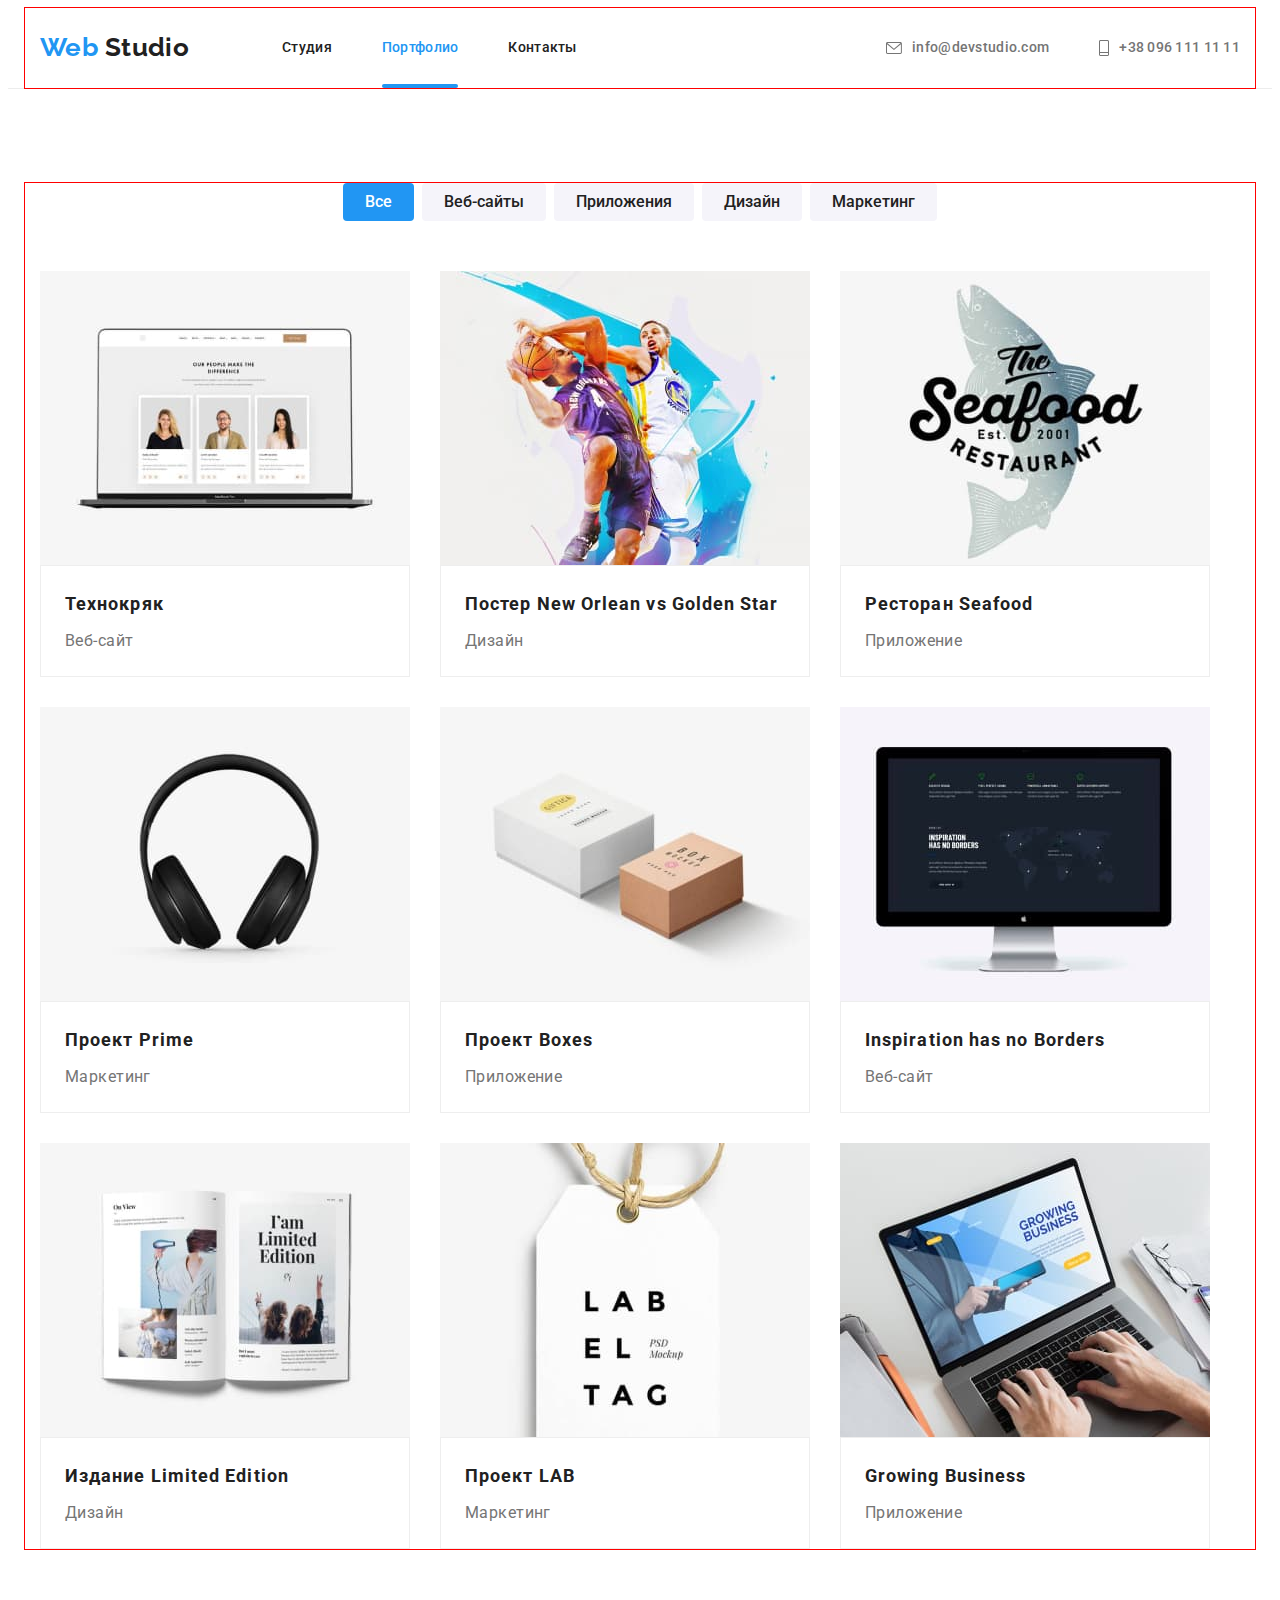
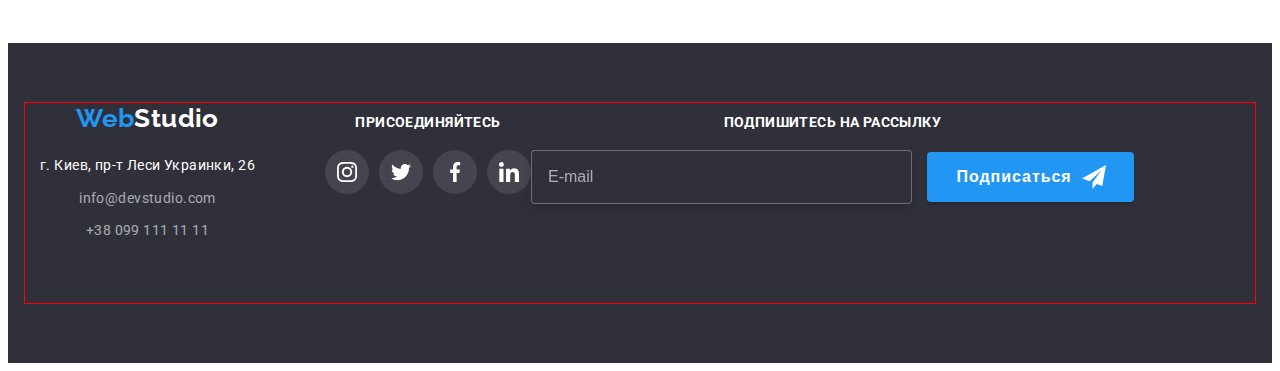
==== portfolio.html @ ddba8a79 "about+specialty+client" ====
<!DOCTYPE html>
<html lang="ru">
  <head>
    <meta charset="UTF-8" />
    <meta http-equiv="X-UA-Compatible" content="IE=edge" />
    <meta name="viewport" content="width=device-width, initial-scale=1.0" />
    <title>portfolio</title>
    <link rel="preconnect" href="https://fonts.googleapis.com" />
    <link rel="preconnect" href="https://fonts.gstatic.com" crossorigin />
    <link
      href="https://fonts.googleapis.com/css2?family=Raleway:wght@700&family=Roboto:wght@400;500;700;900&display=swap"
      rel="stylesheet"
    />
    <link
      rel="stylesheet"
      href="https://cdnjs.cloudflare.com/ajax/libs/modern-normalize/1.1.0/modern-normalize.min.css"
      integrity="sha512-wpPYUAdjBVSE4KJnH1VR1HeZfpl1ub8YT/NKx4PuQ5NmX2tKuGu6U/JRp5y+Y8XG2tV+wKQpNHVUX03MfMFn9Q=="
      crossorigin="anonymous"
      referrerpolicy="no-referrer"
    />

    <link rel="stylesheet" href="./css/main.css" />
  </head>
  <body>
    <header class="header">
      <div class="container">
        <div class="header__flex">
          <nav class="header__nav">
            <a href="./index.html" class="logo link"
              ><span class="logo__web"> Web </span><span class="logo__studio">Studio</span></a
            >
            <ul class="site-nav list">
              <li class="item site-nav__item">
                <a href="./index.html" class="link site-nav__link">Студия</a>
              </li>
              <li class="item site-nav__item">
                <a href="./portfolio.html" class="link site-nav__link--current">Портфолио</a>
              </li>
              <li class="item site-nav__item">
                <a href="" class="link site-nav__link">Контакты</a>
              </li>
            </ul>
          </nav>
          <ul class="contact list">
            <li class="item contact__item">
              <a href="mailto:info@devstudio.com" class="link contact__link">
                <svg class="contact__icon--mail" width="16px" height="12px">
                  <use href="./images/icons.svg#icon-mail"></use>
                </svg>
                info@devstudio.com</a
              >
            </li>
            <li class="item contact__item">
              <a href="tel:+380961111111" class="link contact__link">
                <svg class="contact__icon--phon" width="10px" height="16px">
                  <use href="./images/icons.svg#icon-phon"></use>
                </svg>
                +38 096 111 11 11</a
              >
            </li>
          </ul>
        </div>
      </div>
    </header>

    <main>
      <section class="section portfolio-section">
        <!--Примеры работ-->
        <!--Скрытый заголовок-->

        <div class="container">
          <h1 class="portfolio">Примеры работ</h1>
          <ul class="list button-list">
            <li class="button-item">
              <button type="button" class="button link active">Все</button>
            </li>
            <li class="button-item">
              <button type="button" class="button link">Веб-сайты</button>
            </li>
            <li class="button-item">
              <button type="button" class="button link">Приложения</button>
            </li>
            <li class="button-item"><button type="button" class="button link">Дизайн</button></li>
            <li class="button-item">
              <button type="button" class="button link">Маркетинг</button>
            </li>
          </ul>
          <ul class="list projekt">
            <li class="projekt-item">
              <a href="" class="link card"
                ><div class="overlay-projekt">
                  <img
                    src="./images/projekt/projekt1.jpg"
                    alt="Страница сайта"
                    width="370"
                    height="294"
                  />
                  <p class="text">
                    Ресурс предлагает комплексные предложения с разным уровнем функционала и
                    сервисов. Все это позволит посетителю получить исчерпывающие сведения о компании
                    или частном лице.
                  </p>
                </div>
                <div class="card-body">
                  <h2 class="portfolio-title">Технокряк</h2>
                  <p class="portfolio-category">Веб-сайт</p>
                </div></a
              >
            </li>
            <li class="projekt-item">
              <a href="" class="link card"
                ><div class="overlay-projekt">
                  <img
                    src="./images/projekt/projekt2.jpg"
                    alt="Постер игры в баскетбол"
                    width="370"
                    height="294"
                  />
                  <p class="text">
                    Ресурс предлагает комплексные предложения с разным уровнем функционала и
                    сервисов. Все это позволит посетителю получить исчерпывающие сведения о компании
                    или частном лице.
                  </p>
                </div>
                <div class="card-body">
                  <h2 class="portfolio-title">
                    Постер <span lang="en">New Orlean vs Golden Star</span>
                  </h2>
                  <p class="portfolio-category">Дизайн</p>
                </div></a
              >
            </li>
            <li class="projekt-item">
              <a href="" class="link card"
                ><div class="overlay-projekt">
                  <img
                    src="./images/projekt/projekt3.jpg"
                    alt="Эмблема ресторана"
                    width="370"
                    height="294"
                  />
                  <p class="text">
                    Ресурс предлагает комплексные предложения с разным уровнем функционала и
                    сервисов. Все это позволит посетителю получить исчерпывающие сведения о компании
                    или частном лице.
                  </p>
                </div>
                <div class="card-body">
                  <h2 class="portfolio-title">Ресторан <span lang="en">Seafood</span></h2>
                  <p class="portfolio-category">Приложение</p>
                </div></a
              >
            </li>
            <li class="projekt-item">
              <a href="" class="link card"
                ><div class="overlay-projekt">
                  <img
                    src="./images/projekt/projekt4.jpg"
                    alt="Наушники"
                    width="370"
                    height="294"
                  />
                  <p class="text">
                    Ресурс предлагает комплексные предложения с разным уровнем функционала и
                    сервисов. Все это позволит посетителю получить исчерпывающие сведения о компании
                    или частном лице.
                  </p>
                </div>
                <div class="card-body">
                  <h2 class="portfolio-title">Проект <span lang="en">Prime</span></h2>
                  <p class="portfolio-category">Маркетинг</p>
                </div></a
              >
            </li>
            <li class="projekt-item">
              <a href="" class="link card"
                ><div class="overlay-projekt">
                  <img
                    src="./images/projekt/projekt5.jpg"
                    alt="Две коробки"
                    width="370"
                    height="294"
                  />
                  <p class="text">
                    Ресурс предлагает комплексные предложения с разным уровнем функционала и
                    сервисов. Все это позволит посетителю получить исчерпывающие сведения о компании
                    или частном лице.
                  </p>
                </div>
                <div class="card-body">
                  <h2 class="portfolio-title">Проект <span lang="en">Boxes</span></h2>
                  <p class="portfolio-category">Приложение</p>
                </div></a
              >
            </li>
            <li class="projekt-item">
              <a href="" class="link card"
                ><div class="overlay-projekt">
                  <img
                    src="./images/projekt/projekt6.jpg"
                    alt="Монитор с открытым сайтом"
                    width="370"
                    height="294"
                  />
                  <p class="text">
                    Ресурс предлагает комплексные предложения с разным уровнем функционала и
                    сервисов. Все это позволит посетителю получить исчерпывающие сведения о компании
                    или частном лице.
                  </p>
                </div>
                <div class="card-body">
                  <h2 class="portfolio-title">Inspiration has no Borders</h2>
                  <p class="portfolio-category">Веб-сайт</p>
                </div></a
              >
            </li>
            <li class="projekt-item">
              <a href="" class="link card"
                ><div class="overlay-projekt">
                  <img
                    src="./images/projekt/projekt7.jpg"
                    alt="Разворот журнала"
                    width="370"
                    height="294"
                  />
                  <p class="text">
                    Ресурс предлагает комплексные предложения с разным уровнем функционала и
                    сервисов. Все это позволит посетителю получить исчерпывающие сведения о компании
                    или частном лице.
                  </p>
                </div>
                <div class="card-body">
                  <h2 class="portfolio-title">Издание <span lang="en">Limited Edition</span></h2>
                  <p class="portfolio-category">Дизайн</p>
                </div></a
              >
            </li>
            <li class="projekt-item">
              <a href="" class="link card"
                ><div class="overlay-projekt">
                  <img
                    src="./images/projekt/projekt8.jpg"
                    alt="Этикетка"
                    width="370"
                    height="294"
                  />
                  <p class="text">
                    Ресурс предлагает комплексные предложения с разным уровнем функционала и
                    сервисов. Все это позволит посетителю получить исчерпывающие сведения о компании
                    или частном лице.
                  </p>
                </div>
                <div class="card-body">
                  <h2 class="portfolio-title">Проект <span lang="en">LAB</span></h2>
                  <p class="portfolio-category">Маркетинг</p>
                </div></a
              >
            </li>
            <li class="projekt-item">
              <a href="" class="link card"
                ><div class="overlay-projekt">
                  <img
                    src="./images/projekt/projekt9.jpg"
                    alt="Работа в приложении"
                    width="370"
                    height="294"
                  />
                  <p class="text">
                    Ресурс предлагает комплексные предложения с разным уровнем функционала и
                    сервисов. Все это позволит посетителю получить исчерпывающие сведения о компании
                    или частном лице.
                  </p>
                </div>
                <div class="card-body">
                  <h2 class="portfolio-title"><span lang="en">Growing Business</span></h2>
                  <p class="portfolio-category">Приложение</p>
                </div></a
              >
            </li>
          </ul>
        </div>
      </section>
    </main>
    <!--footer-->
    <footer class="footer">
      <div class="container footer-figuration">
        <div class="footer-contact-box">
          <a href="./index.html" class="logo link"
            ><span class="logo__web">Web</span><span class="logo__studio--white">Studio</span></a
          >
          <address>
            <ul class="list footer-contact">
              <li class="item">
                <a
                  href="https://goo.gl/maps/piqngm7oDQpEDh6u6"
                  target="_blank"
                  rel="noopener nofollow noreferrer"
                  class="link address"
                  >г. Киев, пр-т Леси Украинки, 26</a
                >
              </li>
              <li class="item">
                <a href="mailto:info@devstudio.com" class="link link-contact">info@devstudio.com</a>
              </li>
              <li class="item">
                <a href="tel:+380991111111" class="link link-contact">+38 099 111 11 11</a>
              </li>
            </ul>
          </address>
        </div>

        <!--join-->
        <div class="join">
          <p class="join-title">присоединяйтесь</p>
          <ul class="list join-social-link">
            <li class="item">
              <a href="" class="link social-link-footer" aria-label="Ссылка на instagram">
                <svg class="social-link-icon-footer" width="20px" height="20px">
                  <use href="./images/icons.svg#icon-instagram"></use>
                </svg>
              </a>
            </li>
            <li class="item">
              <a href="" class="link social-link-footer" aria-label="Ссылка на twitter">
                <svg class="social-link-icon-footer" width="20px" height="20px">
                  <use href="./images/icons.svg#icon-twitter"></use>
                </svg>
              </a>
            </li>
            <li class="item">
              <a href="" class="link social-link-footer" aria-label="Ссылка на faceboo">
                <svg class="social-link-icon-footer" width="20px" height="20px">
                  <use href="./images/icons.svg#icon-facebook"></use>
                </svg>
              </a>
            </li>
            <li class="item">
              <a href=" " class="link social-link-footer" aria-label="Ссылка на linkedin">
                <svg class="social-link-icon-footer" width="20px" height="20px">
                  <use href="./images/icons.svg#icon-linkedin"></use>
                </svg>
              </a>
            </li>
          </ul>
        </div>
        <form class="form-footer">
          <div>
            <p class="form-footer-title-subscribe">Подпишитесь на рассылку</p>
            <div class="form-footer-fild">
              <label for="footer-subscribe" class="form-footer-lable"></label>
              <input
                id="footer-subscribe"
                type="email"
                name="email"
                class="form-footer-subscribe"
                placeholder="E-mail"
              />
              <button type="submit" class="button-footer">
                <svg class="button-footer-icon" width="24px" height="24px">
                  <use href="./images/icons.svg#icon-icon-send"></use></svg
                >Подписаться
              </button>
            </div>
          </div>
        </form>
      </div>
    </footer>
  </body>
</html>
---- css/main.css ----
:root {
  --primary-text-color: #212121;
  --accent-color: #2196f3;
  --text-color: #757575;
  --text-white-color: #ffffff;
  --primary-background-color: #ffffff;
  --secondary-background-color: #f5f4fa;
  --darck-background-color: #2f303a;
  --footer-text-accent: #ffffff99;
  --icon-color: #afb1b8;
  --animation: 250ms cubic-bezier(0.4, 0, 0.2, 1);
}

body {
  background-color: var(--primary-background-color);
  color: var(--primary-text-color);
  font-family: "Roboto", sans-serif;
  letter-spacing: 0.03em;
  font-size: 14px;
}

.no-scroll {
  overflow: hidden;
}

h1,
h2,
h3,
h4,
p {
  margin: 0px;
}

.link {
  text-decoration: none;
}

.visually-hidden {
  position: absolute;
  width: 1px;
  height: 1px;
  margin: -1px;
  border: 0;
  padding: 0;
  white-space: nowrap;
  -webkit-clip-path: inset(100%);
          clip-path: inset(100%);
  clip: rect(0 0 0 0);
  overflow: hidden;
}

img {
  display: block;
  max-width: 100%;
  height: auto;
}

.list {
  list-style: none;
  margin: 0;
  padding: 0;
}

.container {
  width: 100%;
  margin-left: auto;
  margin-right: auto;
  padding-left: 15px;
  padding-right: 15px;
  outline: solid 1px red;
}
@media screen and (min-width: 480px) {
  .container {
    max-width: 480px;
  }
}
@media screen and (min-width: 768px) {
  .container {
    max-width: 768px;
  }
}
@media screen and (min-width: 1200px) {
  .container {
    max-width: 1200px;
  }
}

.section {
  padding-bottom: 30px;
  padding-top: 30px;
}
.section__title {
  color: var(--primary-text-colo);
  font-weight: 700;
  font-size: 28px;
  line-height: 1.2;
  text-align: center;
  margin-top: 0px;
  margin-bottom: 30px;
}
@media screen and (min-width: 1200px) {
  .section__title {
    font-size: 36px;
    margin-bottom: 50px;
  }
}
@media screen and (min-width: 768px) {
  .section {
    padding-bottom: 60px;
    padding-top: 60px;
  }
}
@media screen and (min-width: 1200px) {
  .section {
    padding-bottom: 94px;
    padding-top: 94px;
  }
}

.logo {
  display: block;
  font-family: Raleway, sans-serif;
  font-weight: 700;
  font-size: 24px;
  line-height: 1.2;
  color: #000000;
}
@media screen and (min-width: 1200px) {
  .logo {
    font-size: 26px;
  }
}
.logo__web {
  color: var(--accent-color);
}
.logo__studio {
  color: var(--primary-text-color);
}
.logo__studio--white {
  color: var(--text-white-color);
}

.header__nav .logo {
  padding-top: 24px;
  padding-bottom: 25px;
  margin-right: 93px;
}

.site-nav {
  display: -webkit-box;
  display: -ms-flexbox;
  display: flex;
}
.site-nav .item:not(:last-child) {
  margin-right: 50px;
}
.site-nav .link {
  -webkit-transition: color var(--animation);
  transition: color var(--animation);
  position: relative;
  color: var(--primary-text-color);
  display: block;
  padding-top: 32px;
  padding-bottom: 32px;
  font-weight: 500;
  line-height: 1.14;
  letter-spacing: 0.02em;
}
.site-nav .site-nav__link:hover, .site-nav .site-nav__link:focus {
  color: var(--accent-color);
}
.site-nav .site-nav__link--current {
  color: var(--accent-color);
}
.site-nav .site-nav__link--current::after {
  content: "";
  position: absolute;
  left: 0px;
  bottom: 0px;
  display: block;
  width: 100%;
  height: 4px;
  background-color: var(--accent-color);
  border-radius: 2px;
}

.contact {
  display: -webkit-box;
  display: -ms-flexbox;
  display: flex;
  margin-left: auto;
}
.contact .item:not(:first-child) {
  margin-left: 50px;
}
.contact__link {
  color: var(--text-color);
  display: -webkit-box;
  display: -ms-flexbox;
  display: flex;
  padding-top: 32px;
  padding-bottom: 32px;
  font-weight: 500;
  line-height: 1.14;
  letter-spacing: 0.02em;
  -webkit-box-align: center;
      -ms-flex-align: center;
          align-items: center;
  -webkit-transition: color var(--animation);
  transition: color var(--animation);
}
.contact__link:hover, .contact__link:focus {
  color: var(--accent-color);
}
.contact__icon--mail, .contact__icon--phon {
  fill: currentColor;
  margin-right: 10px;
}

.button {
  background-color: var(--secondary-background-color);
  cursor: pointer;
  padding: 6px 22px;
  border: none;
  border-radius: 4px;
  font-family: "Roboto", sans-serif;
  color: var(--primary-text-color);
  font-weight: 500;
  font-size: 16px;
  line-height: 1.63;
  -webkit-transition: color var(--animation), background-color var(--animation), -webkit-box-shadow var(--animation);
  transition: color var(--animation), background-color var(--animation), -webkit-box-shadow var(--animation);
  transition: color var(--animation), background-color var(--animation), box-shadow var(--animation);
  transition: color var(--animation), background-color var(--animation), box-shadow var(--animation), -webkit-box-shadow var(--animation);
}
.button:hover, .button:focus {
  color: var(--text-white-color);
  background-color: var(--accent-color);
}
.button-list {
  display: -webkit-box;
  display: -ms-flexbox;
  display: flex;
  -webkit-box-pack: center;
      -ms-flex-pack: center;
          justify-content: center;
  margin-bottom: 50px;
}
.button-item:not(:last-child) {
  margin-right: 8px;
}
.button.active {
  color: var(--text-white-color);
  background-color: var(--accent-color);
}
.button:hover {
  -webkit-box-shadow: 0px 3px 1px rgba(0, 0, 0, 0.1), 0px 1px 2px rgba(0, 0, 0, 0.08), 0px 2px 2px rgba(0, 0, 0, 0.12);
          box-shadow: 0px 3px 1px rgba(0, 0, 0, 0.1), 0px 1px 2px rgba(0, 0, 0, 0.08), 0px 2px 2px rgba(0, 0, 0, 0.12);
  border-radius: 4px;
}
.button-primary {
  background-color: var(--accent-color);
  color: var(--text-white-color);
  font-weight: 700;
  font-size: 16px;
  line-height: 1.88;
  letter-spacing: 0.06em;
  padding: 10px 32px;
  border: none;
  border-radius: 4px;
  cursor: pointer;
}
.button-footer {
  position: relative;
  border-radius: 4px;
  border: none;
  background-color: var(--accent-color);
  color: var(--text-white-color);
  height: 50px;
  font-weight: 700;
  font-size: 16px;
  line-height: 1.88;
  letter-spacing: 0.06em;
  padding: 10px 62px 10px 29px;
  -webkit-box-shadow: 0px 4px 4px rgba(0, 0, 0, 0.15);
          box-shadow: 0px 4px 4px rgba(0, 0, 0, 0.15);
  cursor: pointer;
}
.button-footer-icon {
  position: absolute;
  top: 13px;
  right: 28px;
}
.button-modal-form {
  display: block;
  margin-left: auto;
  margin-right: auto;
  padding: 10px 56px 10px 55px;
  font-weight: 700;
  line-height: 1.88;
  -webkit-box-align: center;
      -ms-flex-align: center;
          align-items: center;
  text-align: center;
  letter-spacing: 0.06em;
  color: var(--text-white-color);
  background: #188ce8;
  -webkit-box-shadow: 0px 4px 4px rgba(0, 0, 0, 0.15);
          box-shadow: 0px 4px 4px rgba(0, 0, 0, 0.15);
}

.overlay {
  position: absolute;
  bottom: 0px;
  left: 0px;
  display: -webkit-box;
  display: -ms-flexbox;
  display: flex;
  -webkit-box-align: center;
      -ms-flex-align: center;
          align-items: center;
  -webkit-box-pack: center;
      -ms-flex-pack: center;
          justify-content: center;
  background-color: rgba(47, 48, 58, 0.8);
  width: 100%;
  height: 70px;
}
.overlay__text {
  font-weight: 700;
  text-transform: uppercase;
  line-height: 1.14;
  color: var(--text-white-color);
}
.overlay-projekt {
  position: relative;
  display: -webkit-box;
  display: -ms-flexbox;
  display: flex;
  -webkit-box-align: center;
      -ms-flex-align: center;
          align-items: center;
  -webkit-box-pack: center;
      -ms-flex-pack: center;
          justify-content: center;
  overflow: hidden;
}

.social-link {
  display: -webkit-box;
  display: -ms-flexbox;
  display: flex;
  -webkit-box-pack: center;
      -ms-flex-pack: center;
          justify-content: center;
}
.social-link__item {
  margin-right: 10px;
}
.social-link__item:last-child {
  margin-right: 0px;
}
.social-link__icon {
  fill: var(--icon-color);
  -webkit-transition: fill var(--animation);
  transition: fill var(--animation);
}
.social-link__link {
  display: -webkit-box;
  display: -ms-flexbox;
  display: flex;
  -webkit-box-align: center;
      -ms-flex-align: center;
          align-items: center;
  -webkit-box-pack: center;
      -ms-flex-pack: center;
          justify-content: center;
  width: 44px;
  height: 44px;
  border-radius: 50%;
  margin-right: 10px;
  -webkit-transition: background-color var(--animation);
  transition: background-color var(--animation);
}
.social-link__link:last-child {
  margin-right: 0px;
}
.social-link__link:hover, .social-link__link:focus {
  background-color: var(--accent-color);
}
.social-link__link:hover .social-link__icon, .social-link__link:focus .social-link__icon {
  fill: var(--primary-background-color);
}
.social-link-footer {
  display: -webkit-box;
  display: -ms-flexbox;
  display: flex;
  -webkit-box-align: center;
      -ms-flex-align: center;
          align-items: center;
  -webkit-box-pack: center;
      -ms-flex-pack: center;
          justify-content: center;
  width: 44px;
  height: 44px;
  border-radius: 50%;
  background-color: rgba(255, 255, 255, 0.1019607843);
  cursor: pointer;
  -webkit-transition: background-color var(--animation);
  transition: background-color var(--animation);
}
.social-link-footer:hover, .social-link-footer:focus {
  background-color: var(--accent-color);
}
.social-link-icon-footer {
  fill: var(--text-white-color);
}

.footer-contact {
  /*text-align: center;*/
}
.footer-contact .link {
  color: var(--footer-text-accent);
  font-style: normal;
  font-weight: 400;
  line-height: 1.7;
}
.footer-contact .address {
  color: var(--text-white-color);
  font-style: normal;
  font-weight: 400;
  line-height: 1.7;
  text-align: center;
}
.footer-contact .link-contact {
  -webkit-transition: color var(--animation);
  transition: color var(--animation);
}
.footer-contact .link-contact:hover, .footer-contact .link-contact:focus {
  color: var(--accent-color);
}
.footer-contact .item:not(:last-child) {
  margin-bottom: 8px;
}
@media screen and (min-width: 1200px) {
  .footer-contact .item:not(:last-child) {
    margin-bottom: 9px;
  }
}
.footer-contact-box {
  margin-bottom: 60px;
}
@media screen and (min-width: 768px) {
  .footer-contact-box {
    margin-right: 70px;
  }
}

.join {
  /*margin-right: 93px;*/
}
.join-social-link {
  display: -webkit-box;
  display: -ms-flexbox;
  display: flex;
  -webkit-box-pack: center;
      -ms-flex-pack: center;
          justify-content: center;
}
.join-title {
  line-height: 1.14;
  text-transform: uppercase;
  color: var(--text-white-color);
  margin-bottom: 20px;
  font-weight: 700;
}
.join-social-link .item {
  margin-right: 10px;
  margin-bottom: 60px;
}
.join-social-link .item:last-child {
  margin-right: 0px;
}

.backdrop {
  position: fixed;
  top: 0;
  left: 0;
  width: 100%;
  height: 100%;
  background-color: rgba(0, 0, 0, 0.2);
  -webkit-transition: opacity 250ms cubic-bezier(0.44, 1.09, 1, 0.33), visibility 250ms cubic-bezier(0.44, 1.09, 1, 0.33);
  transition: opacity 250ms cubic-bezier(0.44, 1.09, 1, 0.33), visibility 250ms cubic-bezier(0.44, 1.09, 1, 0.33);
  opacity: 1;
  visibility: visible;
  pointer-events: initial;
}
.backdrop.is-hidden {
  opacity: 0;
  pointer-events: none;
  visibility: hidden;
}

.modal {
  position: absolute;
  top: 50%;
  left: 50%;
  -webkit-transform: translate(-50%, -50%);
          transform: translate(-50%, -50%);
  min-width: 528px;
  min-height: 581px;
  padding: 40px;
  background-color: var(--primary-background-color);
  -webkit-box-shadow: 0px 1px 3px rgba(0, 0, 0, 0.12), 0px 1px 1px rgba(0, 0, 0, 0.14), 0px 2px 1px rgba(0, 0, 0, 0.2);
          box-shadow: 0px 1px 3px rgba(0, 0, 0, 0.12), 0px 1px 1px rgba(0, 0, 0, 0.14), 0px 2px 1px rgba(0, 0, 0, 0.2);
  border-radius: 4px;
}
.modal-form {
  display: block;
}
.modal-title {
  font-size: 20px;
  text-align: center;
  color: var(--primary-text-color);
  margin-bottom: 12px;
}
.modal-position-icon {
  position: relative;
}
.modal-icon {
  position: absolute;
  top: 50%;
  left: 15px;
  -webkit-transform: translateY(-50%);
          transform: translateY(-50%);
  -webkit-transition: fill var(--animation);
  transition: fill var(--animation);
}

.close {
  position: absolute;
  display: -webkit-box;
  display: -ms-flexbox;
  display: flex;
  -webkit-box-align: center;
      -ms-flex-align: center;
          align-items: center;
  -webkit-box-pack: center;
      -ms-flex-pack: center;
          justify-content: center;
  top: 8px;
  right: 8px;
  width: 30px;
  height: 30px;
  border-radius: 50%;
  background-color: transparent;
  fill: rgb(0, 0, 0);
  border: 1px solid rgba(0, 0, 0, 0.1);
  cursor: pointer;
  -webkit-transition: fill var(--animation);
  transition: fill var(--animation);
}
.close:hover, .close:focus {
  fill: var(--accent-color);
}

.form-label-title {
  display: block;
  font-size: 12px;
  line-height: 1.16;
  letter-spacing: 0.01em;
  color: var(--text-color);
}
.form-lable {
  display: block;
  margin-bottom: 4px;
  font-size: 12px;
  line-height: 1.16;
  letter-spacing: 0.01em;
  color: var(--text-color);
}
.form-fild {
  margin-bottom: 10px;
}
.form-input {
  display: block;
  width: 100%;
  height: 40px;
  padding-left: 42px;
  border: 1px solid rgba(33, 33, 33, 0.2);
  border-radius: 4px;
  -webkit-transition: border var(--animation);
  transition: border var(--animation);
  cursor: pointer;
}
.form-input:focus-within {
  outline: none;
  border: 1px solid var(--accent-color);
  border-radius: 4px;
}
.form-input:focus-within + .modal-icon {
  fill: var(--accent-color);
  cursor: pointer;
}
.form-footer {
  display: -webkit-box;
  display: -ms-flexbox;
  display: flex;
  -ms-flex-wrap: wrap;
      flex-wrap: wrap;
  margin-right: 0;
}
.form-footer-fild {
  margin-bottom: 0px;
}
.form-footer-title-subscribe {
  font-weight: 700;
  line-height: 1.14;
  text-transform: uppercase;
  color: var(--text-white-color);
  margin-bottom: 20px;
}
.form-footer-subscribe {
  width: 450px;
  height: 50px;
  background-color: var(--darck-background-color);
  border: 1px solid rgba(255, 255, 255, 0.3);
  -webkit-filter: drop-shadow(0px 4px 4px rgba(0, 0, 0, 0.15));
          filter: drop-shadow(0px 4px 4px rgba(0, 0, 0, 0.15));
  border-radius: 4px;
  margin-right: 12px;
  padding-right: 5px;
  padding-left: 16px;
  color: var(--text-white-color);
  -webkit-transition: border var(--animation);
  transition: border var(--animation);
  margin-bottom: 20px;
}
@media screen and (min-width: 1200px) {
  .form-footer-subscribe {
    width: 358px;
  }
}
.form-footer-subscribe:focus {
  -webkit-transition: border var(--animation);
  transition: border var(--animation);
}
.form-footer-subscribe::-webkit-input-placeholder {
  width: 47px;
  height: 20px;
  font-weight: 400;
  font-size: 16px;
  line-height: 1.25;
  -webkit-box-align: center;
          align-items: center;
  color: rgba(255, 255, 255, 0.6);
}
.form-footer-subscribe::-moz-placeholder {
  width: 47px;
  height: 20px;
  font-weight: 400;
  font-size: 16px;
  line-height: 1.25;
  align-items: center;
  color: rgba(255, 255, 255, 0.6);
}
.form-footer-subscribe:-ms-input-placeholder {
  width: 47px;
  height: 20px;
  font-weight: 400;
  font-size: 16px;
  line-height: 1.25;
  -ms-flex-align: center;
      align-items: center;
  color: rgba(255, 255, 255, 0.6);
}
.form-footer-subscribe::-ms-input-placeholder {
  width: 47px;
  height: 20px;
  font-weight: 400;
  font-size: 16px;
  line-height: 1.25;
  -ms-flex-align: center;
      align-items: center;
  color: rgba(255, 255, 255, 0.6);
}
.form-footer-subscribe::placeholder {
  width: 47px;
  height: 20px;
  font-weight: 400;
  font-size: 16px;
  line-height: 1.25;
  -webkit-box-align: center;
      -ms-flex-align: center;
          align-items: center;
  color: rgba(255, 255, 255, 0.6);
}

textarea {
  display: block;
  resize: none;
  width: 100%;
  height: 120px;
  padding: 12px 16px;
  cursor: pointer;
}
textarea::-webkit-input-placeholder {
  color: rgba(117, 117, 117, 0.5019607843);
}
textarea::-moz-placeholder {
  color: rgba(117, 117, 117, 0.5019607843);
}
textarea:-ms-input-placeholder {
  color: rgba(117, 117, 117, 0.5019607843);
}
textarea::-ms-input-placeholder {
  color: rgba(117, 117, 117, 0.5019607843);
}
textarea::placeholder {
  color: rgba(117, 117, 117, 0.5019607843);
}

.textarea {
  border: 1px solid rgba(33, 33, 33, 0.2);
  border-radius: 4px;
  -webkit-transition: border var(--animation);
  transition: border var(--animation);
}
.textarea-label-title {
  display: block;
  font-size: 12px;
  line-height: 1.17;
  letter-spacing: 0.01em;
  color: var(--text-color);
  margin-bottom: 4px;
}
.textarea-label {
  display: block;
  margin-bottom: 20px;
}
.textarea:focus-within {
  outline: none;
  border: 1px solid var(--accent-color);
  border-radius: 4px;
}

.checkbox {
  display: -webkit-box;
  display: -ms-flexbox;
  display: flex;
  -webkit-box-align: center;
      -ms-flex-align: center;
          align-items: center;
  -webkit-box-pack: center;
      -ms-flex-pack: center;
          justify-content: center;
  margin-bottom: 30px;
}
.checkbox-title {
  font-weight: 400;
  font-size: 14px;
  line-height: 1.71;
  color: var(--text-color);
}
.checkbox-icon {
  display: -webkit-inline-box;
  display: -ms-inline-flexbox;
  display: inline-flex;
  -webkit-box-align: center;
      -ms-flex-align: center;
          align-items: center;
  -webkit-box-pack: center;
      -ms-flex-pack: center;
          justify-content: center;
  width: 16px;
  height: 15px;
  outline: 2px solid #212121;
  outline-offset: -2px;
  border-radius: 2px;
  margin-right: 4px;
  -webkit-transition: background-color var(--animation), outline var(--animation);
  transition: background-color var(--animation), outline var(--animation);
}
.form-accept:checked + .checkbox-icon {
  background-color: var(--accent-color);
  outline: 2px solid var(--accent-color);
  outline-offset: -2px;
}
.checkbox-contract {
  color: var(--accent-color);
}

.projekt {
  display: -webkit-box;
  display: -ms-flexbox;
  display: flex;
  -ms-flex-wrap: wrap;
      flex-wrap: wrap;
}
.projekt .portfolio-title {
  padding: 0px;
  color: var(--primary-text-color);
  font-weight: 700;
  font-size: 18px;
  line-height: 2;
  letter-spacing: 0.06em;
}
.projekt .portfolio-category {
  padding: 0px;
  color: var(--text-color);
  font-size: 16px;
  line-height: 1.86;
}
.projekt-item {
  display: block;
  margin-right: 30px;
  margin-bottom: 30px;
  border: 0px;
}
.projekt-item:nth-child(3n) {
  margin-right: 0;
}
.projekt-item:nth-last-child(-n+3) {
  margin-bottom: 0;
}

.card {
  display: block;
  -webkit-transition: -webkit-box-shadow var(--animation);
  transition: -webkit-box-shadow var(--animation);
  transition: box-shadow var(--animation);
  transition: box-shadow var(--animation), -webkit-box-shadow var(--animation);
}
.card:hover {
  -webkit-box-shadow: 0px 1px 1px rgba(0, 0, 0, 0.12), 0px 4px 4px rgba(0, 0, 0, 0.06), 1px 4px 6px rgba(0, 0, 0, 0.16);
          box-shadow: 0px 1px 1px rgba(0, 0, 0, 0.12), 0px 4px 4px rgba(0, 0, 0, 0.06), 1px 4px 6px rgba(0, 0, 0, 0.16);
}
.card .text {
  position: absolute;
  top: 0;
  left: 0;
  width: 100%;
  height: 100%;
  -webkit-transform: translateY(101%);
          transform: translateY(101%);
  padding: 63px 24px;
  font-size: 18px;
  line-height: 1.56;
  color: var(--text-white-color);
  background-color: rgba(33, 150, 243, 0.9);
  -webkit-transition: -webkit-transform var(--animation);
  transition: -webkit-transform var(--animation);
  transition: transform var(--animation);
  transition: transform var(--animation), -webkit-transform var(--animation);
}
.card:focus .text, .card:hover .text {
  -webkit-transform: translateY(0%);
          transform: translateY(0%);
}
.card-body {
  padding: 20px 24px;
  border: 1px solid rgb(238, 238, 238);
}

.header {
  border-bottom: 1px solid rgb(236, 236, 236);
}
.header__flex {
  display: -webkit-box;
  display: -ms-flexbox;
  display: flex;
}
.header__nav {
  display: -webkit-box;
  display: -ms-flexbox;
  display: flex;
  -webkit-box-align: center;
      -ms-flex-align: center;
          align-items: center;
}

.hero {
  padding: 200px 0px;
  background-color: var(--darck-background-color);
  text-align: center;
}
.hero__overlay {
  max-width: 1600px;
  margin-left: auto;
  margin-right: auto;
  background-repeat: no-repeat;
  background-position: center;
  background-size: cover;
  background-image: -webkit-gradient(linear, left top, left bottom, from(rgba(47, 48, 58, 0.4)), to(rgba(47, 48, 58, 0.4))), url(../images/hero/Img.jpg);
  background-image: linear-gradient(rgba(47, 48, 58, 0.4), rgba(47, 48, 58, 0.4)), url(../images/hero/Img.jpg);
}
.hero__title {
  color: var(--text-white-color);
  font-style: normal;
  font-weight: 900;
  font-size: 44px;
  line-height: 1.36;
  letter-spacing: 0.06em;
  text-transform: uppercase;
  margin-top: 0px;
  margin-bottom: 30px;
  width: 696px;
  margin-right: auto;
  margin-left: auto;
}

@media screen and (min-width: 768px) {
  .specialty__list {
    display: -webkit-box;
    display: -ms-flexbox;
    display: flex;
    gap: 30px;
    -ms-flex-wrap: wrap;
        flex-wrap: wrap;
  }
}
.specialty__item {
  width: 450px;
}
@media screen and (max-width: 767px) {
  .specialty__item {
    margin-bottom: 30px;
  }
}
@media screen and (min-width: 768px) {
  .specialty__item {
    width: 354px;
  }
}
@media screen and (min-width: 1200px) {
  .specialty__item {
    width: 270px;
  }
}
.specialty__item:last-child {
  margin-bottom: 0px;
}
.specialty .section__title {
  position: absolute;
  width: 1px;
  height: 1px;
  margin: -1px;
  border: 0;
  padding: 0;
  white-space: nowrap;
  -webkit-clip-path: inset(100%);
          clip-path: inset(100%);
  clip: rect(0 0 0 0);
  overflow: hidden;
}
.specialty .specialty__title {
  color: var(--primary-text-color);
  font-size: 14px;
  font-weight: 700;
  line-height: 1.14;
  text-transform: uppercase;
  margin-top: 0;
  margin-bottom: 10px;
}
.specialty__text {
  color: var(--text-color);
  line-height: 1.71;
  margin-top: 0;
  margin-bottom: 0px;
}
.specialty__icon {
  display: -webkit-box;
  display: -ms-flexbox;
  display: flex;
  -webkit-box-align: center;
      -ms-flex-align: center;
          align-items: center;
  -webkit-box-pack: center;
      -ms-flex-pack: center;
          justify-content: center;
  width: 450px;
  height: 120px;
  background-color: var(--secondary-background-color);
  margin-bottom: 30px;
}
@media screen and (min-width: 768px) {
  .specialty__icon {
    width: 354px;
  }
}
@media screen and (min-width: 1200px) {
  .specialty__icon {
    width: 270px;
  }
}

.about {
  padding-top: 0px;
}
.about__list {
  display: -webkit-box;
  display: -ms-flexbox;
  display: flex;
}
.about__item {
  margin-right: 30px;
}
.about__item:last-child {
  margin-right: 0px;
}
.about__thumb {
  position: relative;
}
@media screen and (max-width: 1199px) {
  .about {
    display: none;
  }
}

.team {
  background-color: var(--secondary-background-color);
}
@media screen and (min-width: 768px) {
  .team {
    display: -webkit-box;
    display: -ms-flexbox;
    display: flex;
  }
}
.team__item .item {
  -webkit-box-shadow: 0px 1px 3px rgba(0, 0, 0, 0.12), 0px 1px 1px rgba(0, 0, 0, 0.14), 0px 2px 1px rgba(0, 0, 0, 0.2);
          box-shadow: 0px 1px 3px rgba(0, 0, 0, 0.12), 0px 1px 1px rgba(0, 0, 0, 0.14), 0px 2px 1px rgba(0, 0, 0, 0.2);
  border-radius: 0px 0px 4px 4px;
}
@media screen and (max-width: 767px) {
  .team__item .item {
    margin-bottom: 30px;
  }
}
.team__item .item:last-child {
  margin-bottom: 0px;
}
.team__title {
  color: var(--primary-text-color);
  font-weight: 500;
  font-size: 16px;
  line-height: 1.9;
  text-align: center;
  padding: 0px;
  margin-bottom: 10px;
}
.team__text {
  color: var(--text-color);
  font-size: 16px;
  line-height: 1.9;
  text-align: center;
  padding: 0px;
  margin-bottom: 16px;
}
.team__name {
  padding: 30px 0px 24px 0px;
}
@media screen and (min-width: 1200px) {
  .team__name {
    padding: 30px 0px;
  }
}
.team__card {
  background-color: var(--primary-background-color);
}
@media screen and (min-width: 480px) {
  .team__card {
    width: 450px;
  }
}
@media screen and (min-width: 768px) {
  .team__card {
    width: 354px;
  }
}
@media screen and (min-width: 1200px) {
  .team__card {
    width: 270px;
  }
}
@media screen and (min-width: 768px) {
  .team .list.team__item {
    display: -webkit-box;
    display: -ms-flexbox;
    display: flex;
    -ms-flex-wrap: wrap;
        flex-wrap: wrap;
    gap: 30px;
  }
}

.client__list {
  display: -webkit-box;
  display: -ms-flexbox;
  display: flex;
  -ms-flex-wrap: wrap;
      flex-wrap: wrap;
  gap: 30px;
}
.client__icon {
  fill: var(--icon-color);
  -webkit-transition: fill var(--animation);
  transition: fill var(--animation);
}
.client__logo {
  display: -webkit-box;
  display: -ms-flexbox;
  display: flex;
  -webkit-box-align: center;
      -ms-flex-align: center;
          align-items: center;
  -webkit-box-pack: center;
      -ms-flex-pack: center;
          justify-content: center;
  width: 210px;
  height: 92px;
  border: 1px solid var(--icon-color);
  border-radius: 4px;
  cursor: pointer;
  -webkit-transition: border var(--animation);
  transition: border var(--animation);
}
@media screen and (min-width: 768px) {
  .client__logo {
    width: 226px;
  }
}
@media screen and (min-width: 1200px) {
  .client__logo {
    width: 170px;
  }
}
.client__logo:hover, .client__logo:focus {
  border: 1px solid var(--accent-color);
}
.client__logo:hover .client__icon, .client__logo:focus .client__icon {
  fill: var(--accent-color);
}

.footer {
  background-color: var(--darck-background-color);
  padding: 60px 0px;
}
.footer .logo {
  margin-bottom: 20px;
}
.footer .conteiner {
  padding-top: 60px;
  padding-bottom: 60px;
}
.footer-figuration {
  text-align: center;
}
@media screen and (min-width: 768px) {
  .footer-figuration {
    display: -webkit-box;
    display: -ms-flexbox;
    display: flex;
    -ms-flex-wrap: wrap;
        flex-wrap: wrap;
    -webkit-box-align: baseline;
        -ms-flex-align: baseline;
            align-items: baseline;
  }
}

.portfolio {
  position: absolute;
  width: 1px;
  height: 1px;
  margin: -1px;
  border: 0;
  padding: 0;
  white-space: nowrap;
  -webkit-clip-path: inset(100%);
          clip-path: inset(100%);
  clip: rect(0 0 0 0);
  overflow: hidden;
}
.portfolio-section {
  padding-top: 94px;
  padding-bottom: 94px;
}
.portfolio-title {
  margin-bottom: 4px;
}/*# sourceMappingURL=main.css.map */
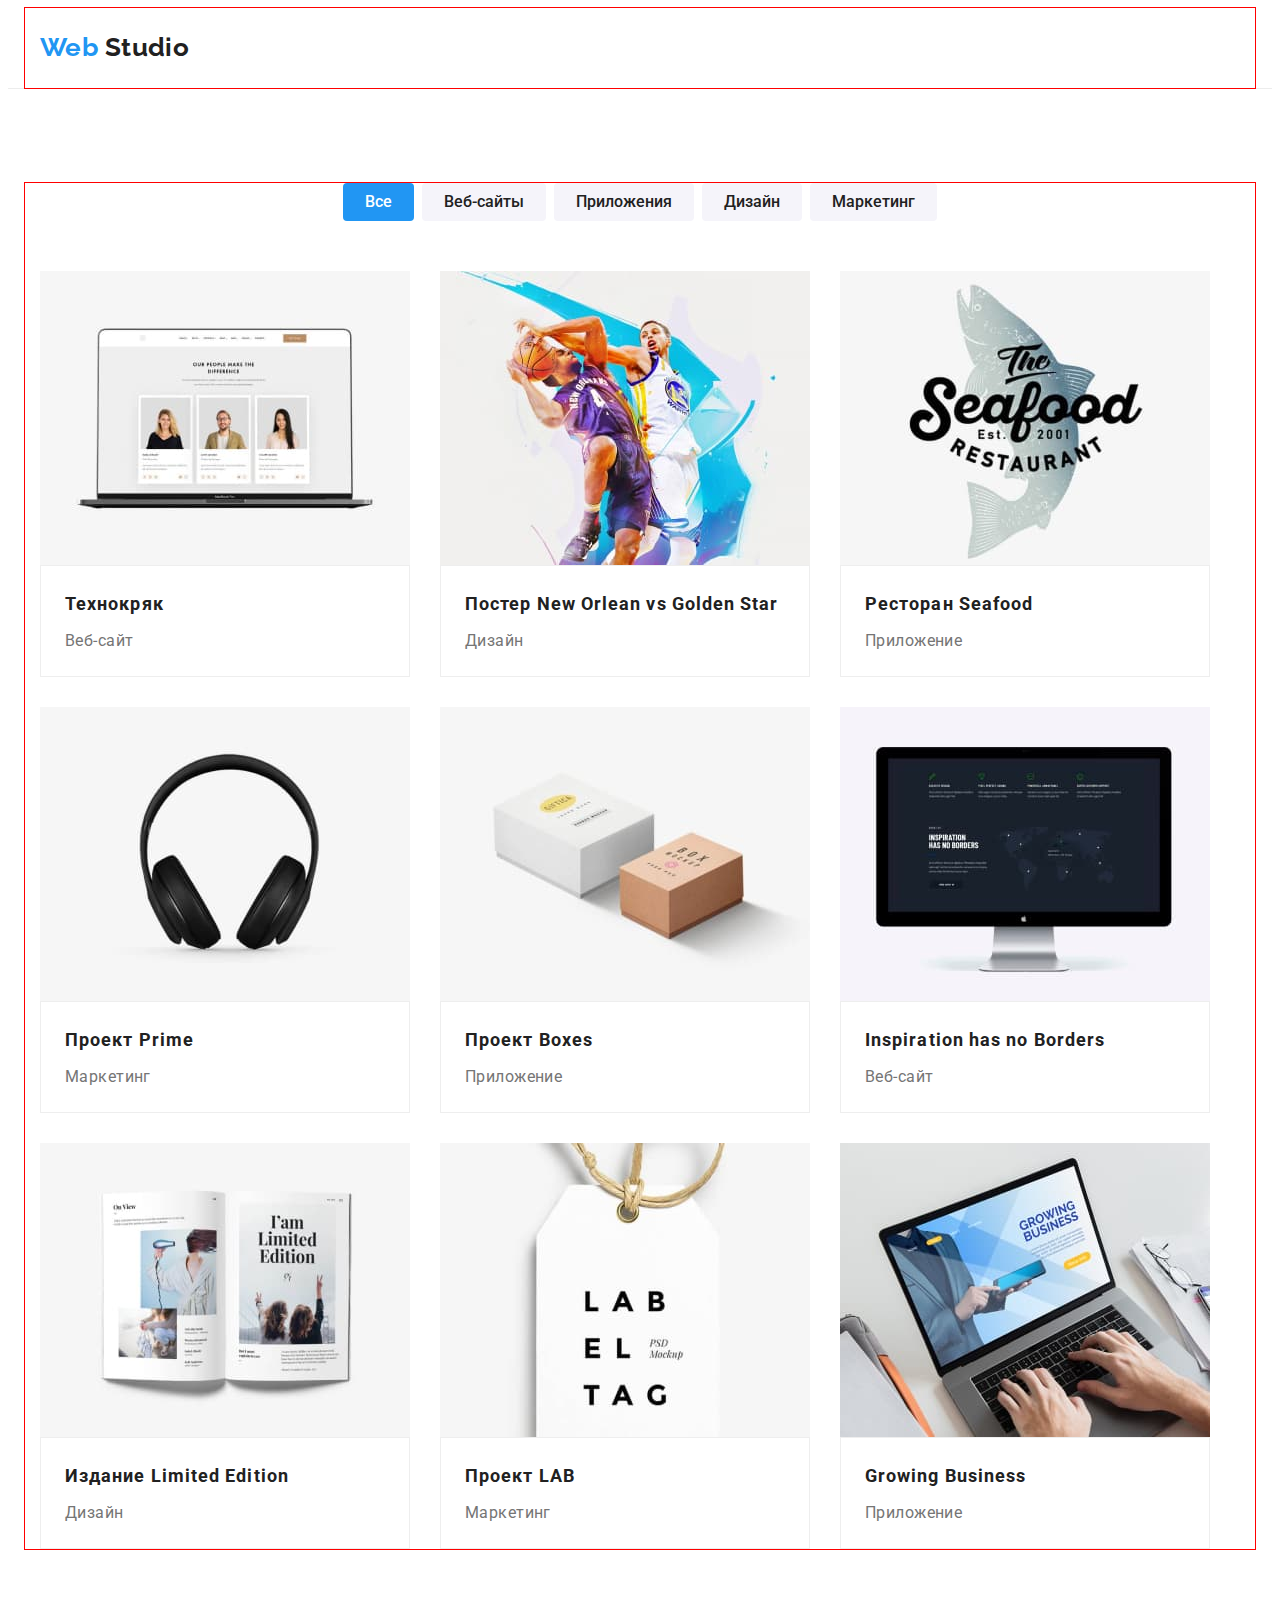
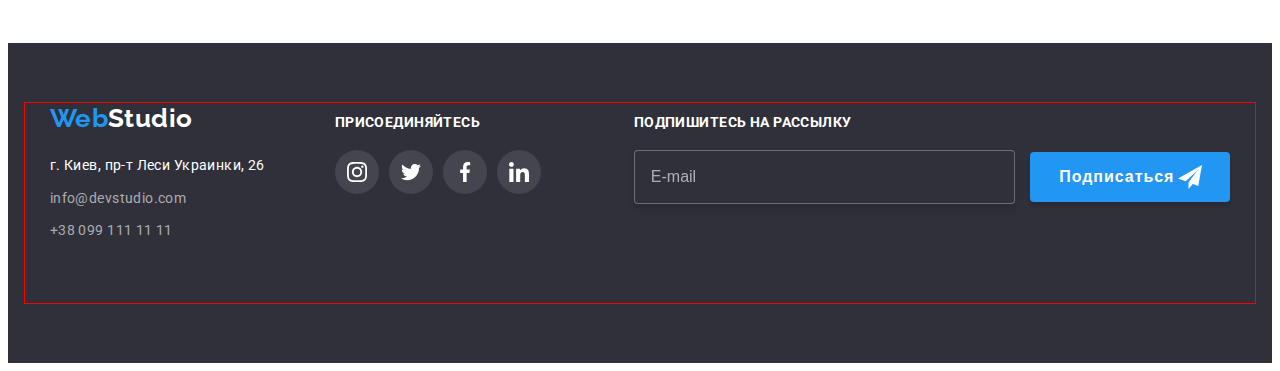
==== commit 8a112091: "mobile-menu" ====
--- a/portfolio.html
+++ b/portfolio.html
@@ -41,6 +41,12 @@
               </li>
             </ul>
           </nav>
+          <button class="mobile-menu-button" type="button" data-menu-button>
+            <svg class="mobile-menu-icon" width="24px" height="16px">
+              <use class="mobile-menu-burger" href="./images/icons.svg#icon-menu_burger"></use>
+              <use class="mobile-menu-close" href="./images/icons.svg#icon-close_24px"></use>
+            </svg>
+          </button>
           <ul class="contact list">
             <li class="item contact__item">
               <a href="mailto:info@devstudio.com" class="link contact__link">
@@ -365,5 +371,38 @@
         </form>
       </div>
     </footer>
+    <!--mobile-menu-->
+    <div class="mobile-menu" data-menu>
+      <ul class="mobile-menu-nav list">
+        <li class="mobile-menu-nav-item"><a class="link" href="./index.html">Студія</a></li>
+        <li class="mobile-menu-nav-item">
+          <a class="link mobile-menu-nav-item-current" href="./portfolio.html">Портфоліо</a>
+        </li>
+        <li class="mobile-menu-nav-item"><a class="link" href="">Контакти</a></li>
+      </ul>
+      <ul class="mobile-menu-contacts list">
+        <li class="mobile-menu-contacts-item">
+          <a class="link tel" href="tel:+380961111111">+38 096 111 11 11</a>
+        </li>
+        <li class="mobile-menu-contacts-item">
+          <a class="link mail" href="mailto:info@devstudio.com">info@devstudio.com</a>
+        </li>
+      </ul>
+      <ul class="mobile-menu-socials list">
+        <li class="mobile-menu-socials-item">
+          <a class="mobile-menu-socials-link link" href="">Instagram</a>
+        </li>
+        <li class="mobile-menu-socials-item">
+          <a class="mobile-menu-socials-link link" href="">Twitter</a>
+        </li>
+        <li class="mobile-menu-socials-item">
+          <a class="mobile-menu-socials-link link" href="">Facebook</a>
+        </li>
+        <li class="mobile-menu-socials-item">
+          <a class="mobile-menu-socials-link link" href="">LinkedIn</a>
+        </li>
+      </ul>
+    </div>
+    <script src="./js/mobile-menu.js"></script>
   </body>
 </html>
--- a/css/main.css
+++ b/css/main.css
@@ -141,15 +141,28 @@
 }
 
 .header__nav .logo {
-  padding-top: 24px;
-  padding-bottom: 25px;
+  padding-top: 16px;
+  padding-bottom: 16px;
   margin-right: 93px;
 }
+@media screen and (min-width: 768px) {
+  .header__nav .logo {
+    padding-top: 26px;
+    padding-bottom: 26px;
+  }
+}
+@media screen and (min-width: 1200px) {
+  .header__nav .logo {
+    padding-top: 24px;
+    padding-bottom: 25px;
+  }
+}
 
 .site-nav {
   display: -webkit-box;
   display: -ms-flexbox;
   display: flex;
+  display: none;
 }
 .site-nav .item:not(:last-child) {
   margin-right: 50px;
@@ -188,6 +201,7 @@
   display: -webkit-box;
   display: -ms-flexbox;
   display: flex;
+  display: none;
   margin-left: auto;
 }
 .contact .item:not(:first-child) {
@@ -286,6 +300,18 @@
           box-shadow: 0px 4px 4px rgba(0, 0, 0, 0.15);
   cursor: pointer;
 }
+@media screen and (min-width: 480px) {
+  .button-footer {
+    width: 200px;
+  }
+}
+@media screen and (min-width: 768px) and (max-width: 1199px) {
+  .button-footer {
+    display: block;
+    margin-right: auto;
+    margin-left: auto;
+  }
+}
 .button-footer-icon {
   position: absolute;
   top: 13px;
@@ -456,8 +482,10 @@
   }
 }
 
-.join {
-  /*margin-right: 93px;*/
+@media screen and (min-width: 1200px) {
+  .join {
+    margin-right: 93px;
+  }
 }
 .join-social-link {
   display: -webkit-box;
@@ -564,6 +592,11 @@
   fill: var(--accent-color);
 }
 
+.form {
+  /*&-footer {
+
+  }*/
+}
 .form-label-title {
   display: block;
   font-size: 12px;
@@ -602,16 +635,23 @@
   fill: var(--accent-color);
   cursor: pointer;
 }
-.form-footer {
-  display: -webkit-box;
-  display: -ms-flexbox;
-  display: flex;
-  -ms-flex-wrap: wrap;
-      flex-wrap: wrap;
-  margin-right: 0;
-}
 .form-footer-fild {
   margin-bottom: 0px;
+}
+@media screen and (min-width: 768px) and (max-width: 1199px) {
+  .form-footer-fild {
+    display: -webkit-box;
+    display: -ms-flexbox;
+    display: flex;
+    -webkit-box-orient: vertical;
+    -webkit-box-direction: normal;
+        -ms-flex-direction: column;
+            flex-direction: column;
+    margin-right: 0;
+    -webkit-box-pack: center;
+        -ms-flex-pack: center;
+            justify-content: center;
+  }
 }
 .form-footer-title-subscribe {
   font-weight: 700;
@@ -621,14 +661,13 @@
   margin-bottom: 20px;
 }
 .form-footer-subscribe {
-  width: 450px;
+  width: 100%;
   height: 50px;
   background-color: var(--darck-background-color);
   border: 1px solid rgba(255, 255, 255, 0.3);
   -webkit-filter: drop-shadow(0px 4px 4px rgba(0, 0, 0, 0.15));
           filter: drop-shadow(0px 4px 4px rgba(0, 0, 0, 0.15));
   border-radius: 4px;
-  margin-right: 12px;
   padding-right: 5px;
   padding-left: 16px;
   color: var(--text-white-color);
@@ -636,9 +675,15 @@
   transition: border var(--animation);
   margin-bottom: 20px;
 }
+@media screen and (min-width: 768px) {
+  .form-footer-subscribe {
+    width: 450px;
+  }
+}
 @media screen and (min-width: 1200px) {
   .form-footer-subscribe {
     width: 358px;
+    margin-right: 12px;
   }
 }
 .form-footer-subscribe:focus {
@@ -862,6 +907,144 @@
   border: 1px solid rgb(238, 238, 238);
 }
 
+.mobile-menu-button {
+  background-color: transparent;
+  border: none;
+  width: 40px;
+  height: 40px;
+  display: -webkit-box;
+  display: -ms-flexbox;
+  display: flex;
+  -webkit-box-align: center;
+      -ms-flex-align: center;
+          align-items: center;
+  -webkit-box-pack: center;
+      -ms-flex-pack: center;
+          justify-content: center;
+  margin-left: auto;
+  z-index: 100;
+}
+@media screen and (min-width: 768px) {
+  .mobile-menu-button {
+    display: none;
+  }
+}
+
+.mobile-menu-button.is-open .mobile-menu-burger {
+  opacity: 0;
+}
+
+.mobile-menu-close {
+  opacity: 0;
+  -webkit-transition: -webkit-transform 500ms;
+  transition: -webkit-transform 500ms;
+  transition: transform 500ms;
+  transition: transform 500ms, -webkit-transform 500ms;
+}
+.mobile-menu-button.is-open .mobile-menu-close {
+  opacity: 1;
+}
+
+.mobile-menu {
+  display: -webkit-box;
+  display: -ms-flexbox;
+  display: flex;
+  -webkit-transform: translateX(100%);
+          transform: translateX(100%);
+  -webkit-box-orient: vertical;
+  -webkit-box-direction: normal;
+      -ms-flex-direction: column;
+          flex-direction: column;
+  position: fixed;
+  top: 0;
+  left: 0;
+  padding: 48px 40px;
+  width: 100%;
+  height: 100%;
+  background-color: #fff;
+  -webkit-transition: -webkit-transform 500ms;
+  transition: -webkit-transform 500ms;
+  transition: transform 500ms;
+  transition: transform 500ms, -webkit-transform 500ms;
+}
+.mobile-menu.is-open {
+  -webkit-transform: translateX(0);
+          transform: translateX(0);
+}
+
+.mobile-menu-nav {
+  margin-bottom: auto;
+  z-index: 10;
+}
+
+.mobile-menu-nav-item:not(:last-child) {
+  margin-bottom: 32px;
+}
+
+.mobile-menu-nav-item .link {
+  font-style: normal;
+  font-weight: 500;
+  font-size: 40px;
+  line-height: 1.18;
+  letter-spacing: 0.02em;
+  color: var(--primary-text-color);
+}
+
+.mobile-menu-nav .mobile-menu-nav-item-current {
+  color: var(--accent-color);
+}
+
+.mobile-menu-contacts {
+  margin-bottom: 64px;
+}
+
+.mobile-menu-contacts-item .tel {
+  font-style: normal;
+  font-weight: 500;
+  font-size: 34px;
+  line-height: 1.18;
+  letter-spacing: 0.02em;
+  color: var(--accent-color);
+}
+
+.mobile-menu-contacts-item:not(:last-child) {
+  margin-bottom: 32px;
+}
+
+.mobile-menu-contacts-item .mail {
+  font-style: normal;
+  font-weight: 500;
+  font-size: 24px;
+  line-height: 1.17;
+  letter-spacing: 0.02em;
+  color: var(--text-color);
+}
+
+.mobile-menu-socials {
+  display: -webkit-box;
+  display: -ms-flexbox;
+  display: flex;
+  -ms-flex-wrap: wrap;
+      flex-wrap: wrap;
+  -webkit-box-align: center;
+      -ms-flex-align: center;
+          align-items: center;
+  gap: 10px;
+}
+
+.mobile-menu-socials-link {
+  font-weight: 500;
+  font-size: 18px;
+  line-height: 1.22;
+  letter-spacing: 0.02em;
+  color: var(--accent-color);
+}
+
+.mobile-menu-socials-item:not(:last-child) .mobile-menu-socials-link {
+  padding-right: 10px;
+  border-right: 1px solid rgba(33, 33, 33, 0.2);
+}
+
 .header {
   border-bottom: 1px solid rgb(236, 236, 236);
 }
@@ -869,6 +1052,9 @@
   display: -webkit-box;
   display: -ms-flexbox;
   display: flex;
+  -webkit-box-align: center;
+      -ms-flex-align: center;
+          align-items: center;
 }
 .header__nav {
   display: -webkit-box;
@@ -1155,6 +1341,9 @@
 }
 .footer-figuration {
   text-align: center;
+  -webkit-box-pack: center;
+      -ms-flex-pack: center;
+          justify-content: center;
 }
 @media screen and (min-width: 768px) {
   .footer-figuration {
@@ -1166,6 +1355,11 @@
     -webkit-box-align: baseline;
         -ms-flex-align: baseline;
             align-items: baseline;
+  }
+}
+@media screen and (min-width: 1200px) {
+  .footer-figuration {
+    text-align: left;
   }
 }
 
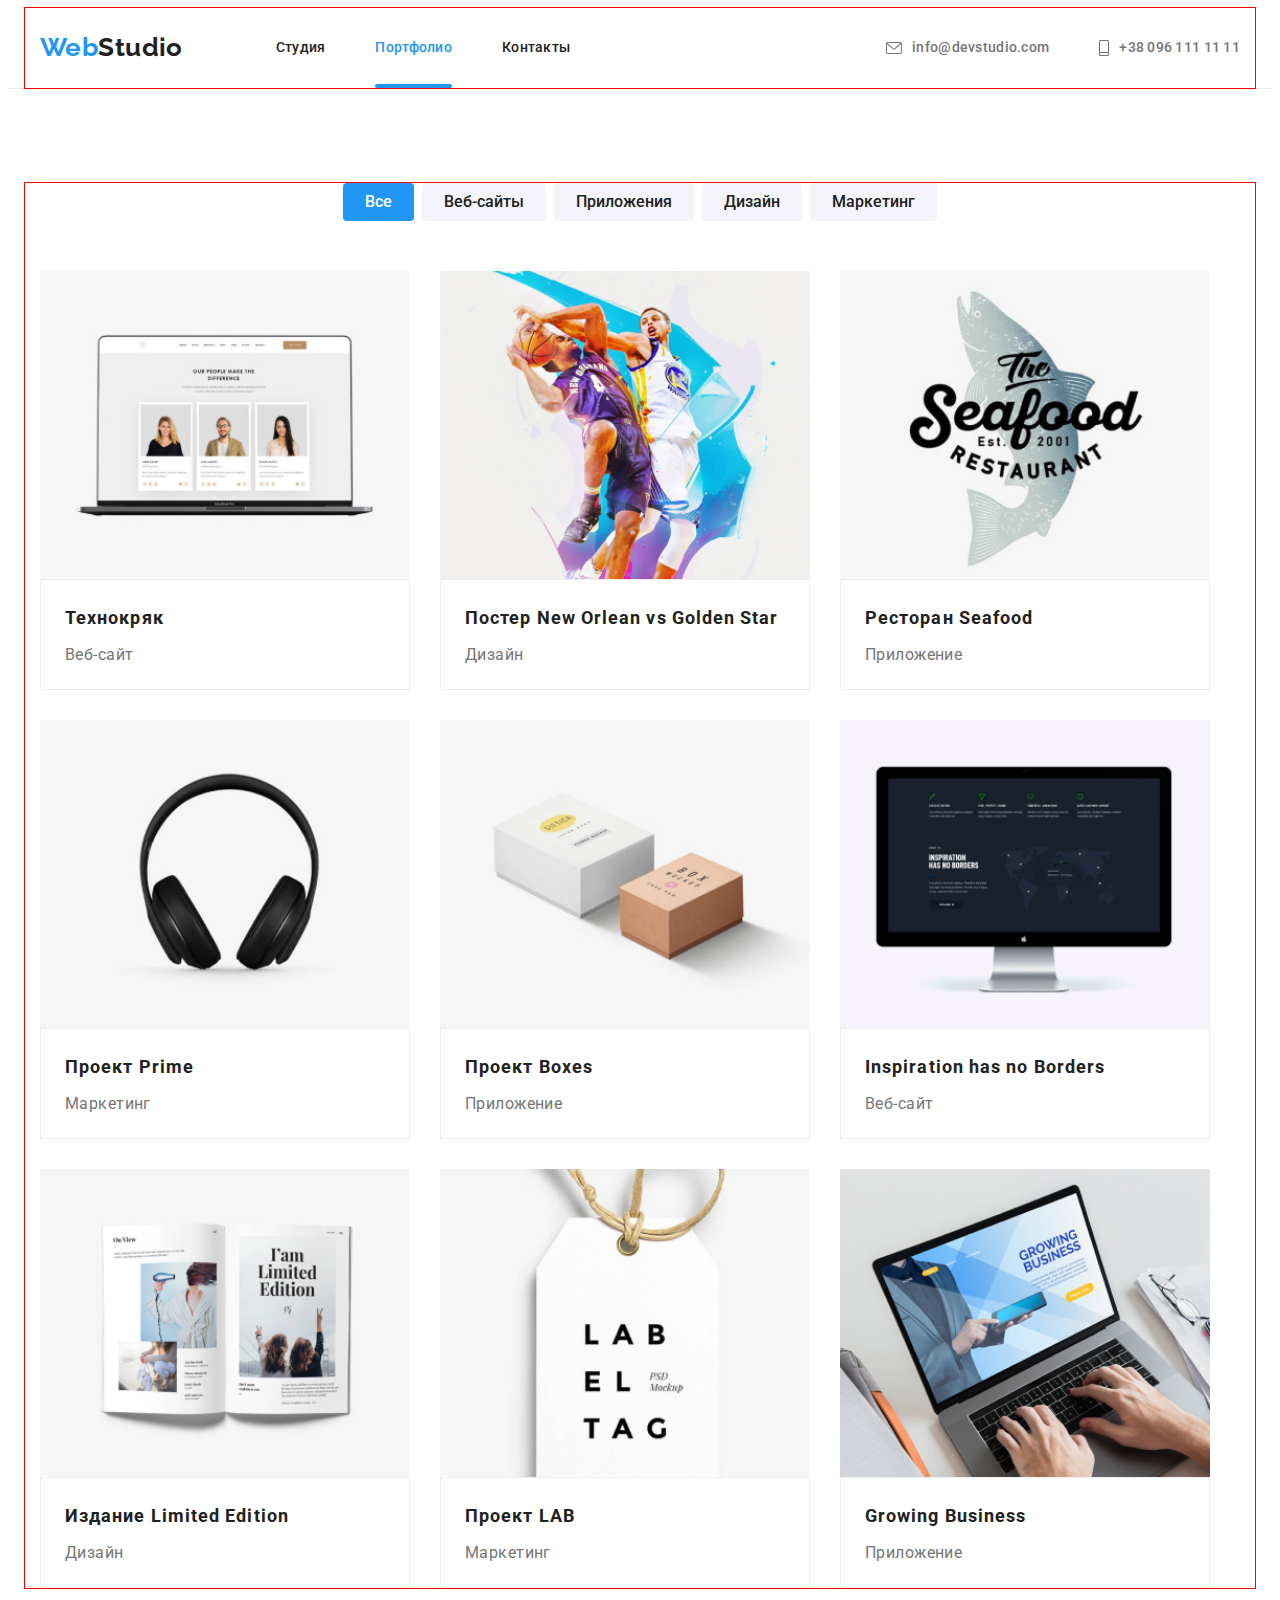
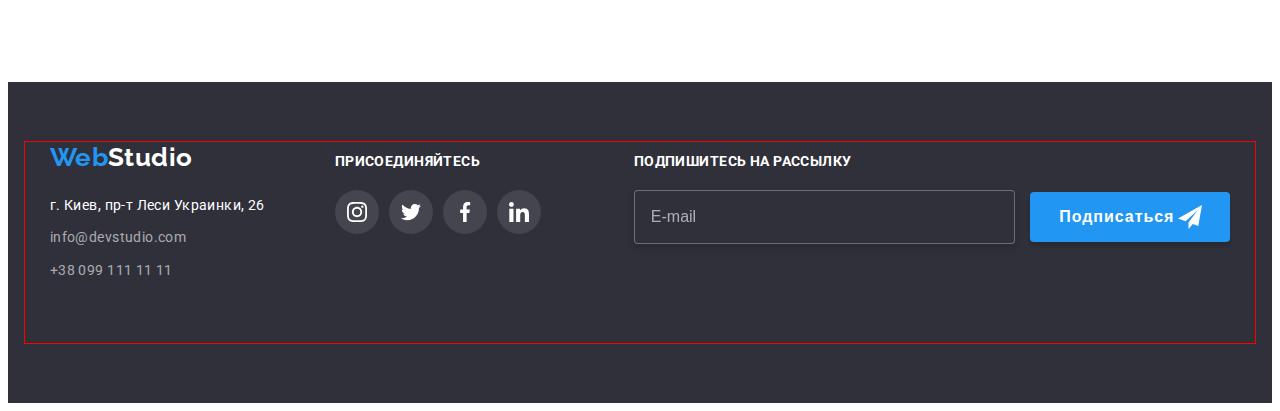
==== commit 7ac639f6: "adapt img portfolio+team" ====
--- a/portfolio.html
+++ b/portfolio.html
@@ -27,7 +27,7 @@
         <div class="header__flex">
           <nav class="header__nav">
             <a href="./index.html" class="logo link"
-              ><span class="logo__web"> Web </span><span class="logo__studio">Studio</span></a
+              ><span class="logo__web">Web</span><span class="logo__studio">Studio</span></a
             >
             <ul class="site-nav list">
               <li class="item site-nav__item">
@@ -96,9 +96,18 @@
               <a href="" class="link card"
                 ><div class="overlay-projekt">
                   <img
-                    src="./images/projekt/projekt1.jpg"
+                    srcset="
+                      ./images/projekt/img-1-354.jpg 354w,
+                      ./images/projekt/img-1-370.jpg 370w,
+                      ./images/projekt/img-1-450.jpg 450w,
+                      ./images/projekt/img-1-708.jpg 708w,
+                      ./images/projekt/img-1-740.jpg 740w,
+                      ./images/projekt/img-1-900.jpg 900w
+                    "
+                    sizes="(min-width:1200px) 270px, (min-width:768px) 354px, 100vw"
+                    src="./images/projekt/img-1-354.jpg"
                     alt="Страница сайта"
-                    width="370"
+                    width="450"
                     height="294"
                   />
                   <p class="text">
@@ -117,9 +126,18 @@
               <a href="" class="link card"
                 ><div class="overlay-projekt">
                   <img
-                    src="./images/projekt/projekt2.jpg"
+                    srcset="
+                      ./images/projekt/img-2-354.jpg 354w,
+                      ./images/projekt/img-2-370.jpg 370w,
+                      ./images/projekt/img-2-450.jpg 450w,
+                      ./images/projekt/img-2-708.jpg 708w,
+                      ./images/projekt/img-2-740.jpg 740w,
+                      ./images/projekt/img-2-900.jpg 900w
+                    "
+                    sizes="(min-width:1200px) 270px, (min-width:768px) 354px, 100vw"
+                    src="./images/projekt/img-2-354.jpg"
                     alt="Постер игры в баскетбол"
-                    width="370"
+                    width="450"
                     height="294"
                   />
                   <p class="text">
@@ -140,9 +158,18 @@
               <a href="" class="link card"
                 ><div class="overlay-projekt">
                   <img
-                    src="./images/projekt/projekt3.jpg"
+                    srcset="
+                      ./images/projekt/img-3-354.jpg 354w,
+                      ./images/projekt/img-3-370.jpg 370w,
+                      ./images/projekt/img-3-450.jpg 450w,
+                      ./images/projekt/img-3-708.jpg 708w,
+                      ./images/projekt/img-3-740.jpg 740w,
+                      ./images/projekt/img-3-900.jpg 900w
+                    "
+                    sizes="(min-width:1200px) 270px, (min-width:768px) 354px, 100vw"
+                    src="./images/projekt/img-3-354.jpg"
                     alt="Эмблема ресторана"
-                    width="370"
+                    width="450"
                     height="294"
                   />
                   <p class="text">
@@ -161,9 +188,18 @@
               <a href="" class="link card"
                 ><div class="overlay-projekt">
                   <img
-                    src="./images/projekt/projekt4.jpg"
+                    srcset="
+                      ./images/projekt/img-4-354.jpg 354w,
+                      ./images/projekt/img-4-370.jpg 370w,
+                      ./images/projekt/img-4-450.jpg 450w,
+                      ./images/projekt/img-4-708.jpg 708w,
+                      ./images/projekt/img-4-740.jpg 740w,
+                      ./images/projekt/img-4-900.jpg 900w
+                    "
+                    sizes="(min-width:1200px) 270px, (min-width:768px) 354px, 100vw"
+                    src="./images/projekt/img-4-354.jpg"
                     alt="Наушники"
-                    width="370"
+                    width="450"
                     height="294"
                   />
                   <p class="text">
@@ -182,9 +218,18 @@
               <a href="" class="link card"
                 ><div class="overlay-projekt">
                   <img
-                    src="./images/projekt/projekt5.jpg"
+                    srcset="
+                      ./images/projekt/img-5-354.jpg 354w,
+                      ./images/projekt/img-5-370.jpg 370w,
+                      ./images/projekt/img-5-450.jpg 450w,
+                      ./images/projekt/img-5-708.jpg 708w,
+                      ./images/projekt/img-5-740.jpg 740w,
+                      ./images/projekt/img-5-900.jpg 900w
+                    "
+                    sizes="(min-width:1200px) 270px, (min-width:768px) 354px, 100vw"
+                    src="./images/projekt/img-5-354.jpg"
                     alt="Две коробки"
-                    width="370"
+                    width="450"
                     height="294"
                   />
                   <p class="text">
@@ -203,9 +248,18 @@
               <a href="" class="link card"
                 ><div class="overlay-projekt">
                   <img
-                    src="./images/projekt/projekt6.jpg"
+                    srcset="
+                      ./images/projekt/img-6-354.jpg 354w,
+                      ./images/projekt/img-6-370.jpg 370w,
+                      ./images/projekt/img-6-450.jpg 450w,
+                      ./images/projekt/img-6-708.jpg 708w,
+                      ./images/projekt/img-6-740.jpg 740w,
+                      ./images/projekt/img-6-900.jpg 900w
+                    "
+                    sizes="(min-width:1200px) 270px, (min-width:768px) 354px, 100vw"
+                    src="./images/projekt/img-6-354.jpg"
                     alt="Монитор с открытым сайтом"
-                    width="370"
+                    width="450"
                     height="294"
                   />
                   <p class="text">
@@ -224,9 +278,18 @@
               <a href="" class="link card"
                 ><div class="overlay-projekt">
                   <img
-                    src="./images/projekt/projekt7.jpg"
+                    srcset="
+                      ./images/projekt/img-7-354.jpg 354w,
+                      ./images/projekt/img-7-370.jpg 370w,
+                      ./images/projekt/img-7-450.jpg 450w,
+                      ./images/projekt/img-7-708.jpg 708w,
+                      ./images/projekt/img-7-740.jpg 740w,
+                      ./images/projekt/img-7-900.jpg 900w
+                    "
+                    sizes="(min-width:1200px) 270px, (min-width:768px) 354px, 100vw"
+                    src="./images/projekt/img-7-354.jpg"
                     alt="Разворот журнала"
-                    width="370"
+                    width="450"
                     height="294"
                   />
                   <p class="text">
@@ -245,9 +308,18 @@
               <a href="" class="link card"
                 ><div class="overlay-projekt">
                   <img
-                    src="./images/projekt/projekt8.jpg"
+                    srcset="
+                      ./images/projekt/img-8-354.jpg 354w,
+                      ./images/projekt/img-8-370.jpg 370w,
+                      ./images/projekt/img-8-450.jpg 450w,
+                      ./images/projekt/img-8-708.jpg 708w,
+                      ./images/projekt/img-8-740.jpg 740w,
+                      ./images/projekt/img-8-900.jpg 900w
+                    "
+                    sizes="(min-width:1200px) 270px, (min-width:768px) 354px, 100vw"
+                    src="./images/projekt/img-8-354.jpg"
                     alt="Этикетка"
-                    width="370"
+                    width="450"
                     height="294"
                   />
                   <p class="text">
@@ -266,9 +338,18 @@
               <a href="" class="link card"
                 ><div class="overlay-projekt">
                   <img
-                    src="./images/projekt/projekt9.jpg"
+                    srcset="
+                      ./images/projekt/img-9-354.jpg 354w,
+                      ./images/projekt/img-9-370.jpg 370w,
+                      ./images/projekt/img-9-450.jpg 450w,
+                      ./images/projekt/img-9-708.jpg 708w,
+                      ./images/projekt/img-9-740.jpg 740w,
+                      ./images/projekt/img-9-900.jpg 900w
+                    "
+                    sizes="(min-width:1200px) 270px, (min-width:768px) 354px, 100vw"
+                    src="./images/projekt/img-9-354.jpg"
                     alt="Работа в приложении"
-                    width="370"
+                    width="450"
                     height="294"
                   />
                   <p class="text">
--- a/css/main.css
+++ b/css/main.css
@@ -140,10 +140,19 @@
   color: var(--text-white-color);
 }
 
-.header__nav .logo {
-  padding-top: 16px;
-  padding-bottom: 16px;
-  margin-right: 93px;
+@media screen and (min-width: 768px) {
+  .header__nav .logo {
+    margin-right: 88px;
+    padding-top: 32px;
+    padding-bottom: 32px;
+  }
+}
+@media screen and (min-width: 1200px) {
+  .header__nav .logo {
+    margin-right: 93px;
+    padding-top: 16px;
+    padding-bottom: 16px;
+  }
 }
 @media screen and (min-width: 768px) {
   .header__nav .logo {
@@ -162,7 +171,11 @@
   display: -webkit-box;
   display: -ms-flexbox;
   display: flex;
-  display: none;
+}
+@media screen and (max-width: 767px) {
+  .site-nav {
+    display: none;
+  }
 }
 .site-nav .item:not(:last-child) {
   margin-right: 50px;
@@ -201,19 +214,43 @@
   display: -webkit-box;
   display: -ms-flexbox;
   display: flex;
-  display: none;
   margin-left: auto;
 }
-.contact .item:not(:first-child) {
-  margin-left: 50px;
+@media screen and (max-width: 767px) {
+  .contact {
+    display: none;
+  }
+}
+@media screen and (min-width: 768px) and (max-width: 1199px) {
+  .contact {
+    -webkit-box-orient: vertical;
+    -webkit-box-direction: normal;
+        -ms-flex-direction: column;
+            flex-direction: column;
+    font-size: 12px;
+  }
+  .contact__icon--mail {
+    width: 14px;
+    height: 10px;
+  }
+  .contact__icon--phon {
+    width: 10px;
+    height: 14px;
+  }
+  .contact .item:not(:last-child) {
+    margin-bottom: 10px;
+  }
+}
+@media screen and (min-width: 1200px) {
+  .contact .item:not(:first-child) {
+    margin-left: 50px;
+  }
 }
 .contact__link {
   color: var(--text-color);
   display: -webkit-box;
   display: -ms-flexbox;
   display: flex;
-  padding-top: 32px;
-  padding-bottom: 32px;
   font-weight: 500;
   line-height: 1.14;
   letter-spacing: 0.02em;
@@ -222,6 +259,12 @@
           align-items: center;
   -webkit-transition: color var(--animation);
   transition: color var(--animation);
+}
+@media screen and (min-width: 1200px) {
+  .contact__link {
+    padding-top: 32px;
+    padding-bottom: 32px;
+  }
 }
 .contact__link:hover, .contact__link:focus {
   color: var(--accent-color);
@@ -255,13 +298,20 @@
   display: -webkit-box;
   display: -ms-flexbox;
   display: flex;
-  -webkit-box-pack: center;
-      -ms-flex-pack: center;
-          justify-content: center;
+  -webkit-box-pack: left;
+      -ms-flex-pack: left;
+          justify-content: left;
+  -ms-flex-wrap: wrap;
+      flex-wrap: wrap;
   margin-bottom: 50px;
-}
-.button-item:not(:last-child) {
-  margin-right: 8px;
+  gap: 15px 8px;
+}
+@media screen and (min-width: 768px) {
+  .button-list {
+    -webkit-box-pack: center;
+        -ms-flex-pack: center;
+            justify-content: center;
+  }
 }
 .button.active {
   color: var(--text-white-color);
@@ -841,6 +891,13 @@
   display: flex;
   -ms-flex-wrap: wrap;
       flex-wrap: wrap;
+  gap: 30px;
+  /*&-item:nth-child(3n) {
+    margin-right: 0;
+  }
+  &-item:nth-last-child(-n + 3) {
+    margin-bottom: 0;
+  }*/
 }
 .projekt .portfolio-title {
   padding: 0px;
@@ -858,15 +915,9 @@
 }
 .projekt-item {
   display: block;
-  margin-right: 30px;
+  /*margin-right: 30px;
   margin-bottom: 30px;
-  border: 0px;
-}
-.projekt-item:nth-child(3n) {
-  margin-right: 0;
-}
-.projekt-item:nth-last-child(-n+3) {
-  margin-bottom: 0;
+  border: 0px;*/
 }
 
 .card {
@@ -875,6 +926,17 @@
   transition: -webkit-box-shadow var(--animation);
   transition: box-shadow var(--animation);
   transition: box-shadow var(--animation), -webkit-box-shadow var(--animation);
+  width: 450px;
+}
+@media screen and (min-width: 768px) {
+  .card {
+    width: 354px;
+  }
+}
+@media screen and (min-width: 1200px) {
+  .card {
+    width: 370px;
+  }
 }
 .card:hover {
   -webkit-box-shadow: 0px 1px 1px rgba(0, 0, 0, 0.12), 0px 4px 4px rgba(0, 0, 0, 0.06), 1px 4px 6px rgba(0, 0, 0, 0.16);
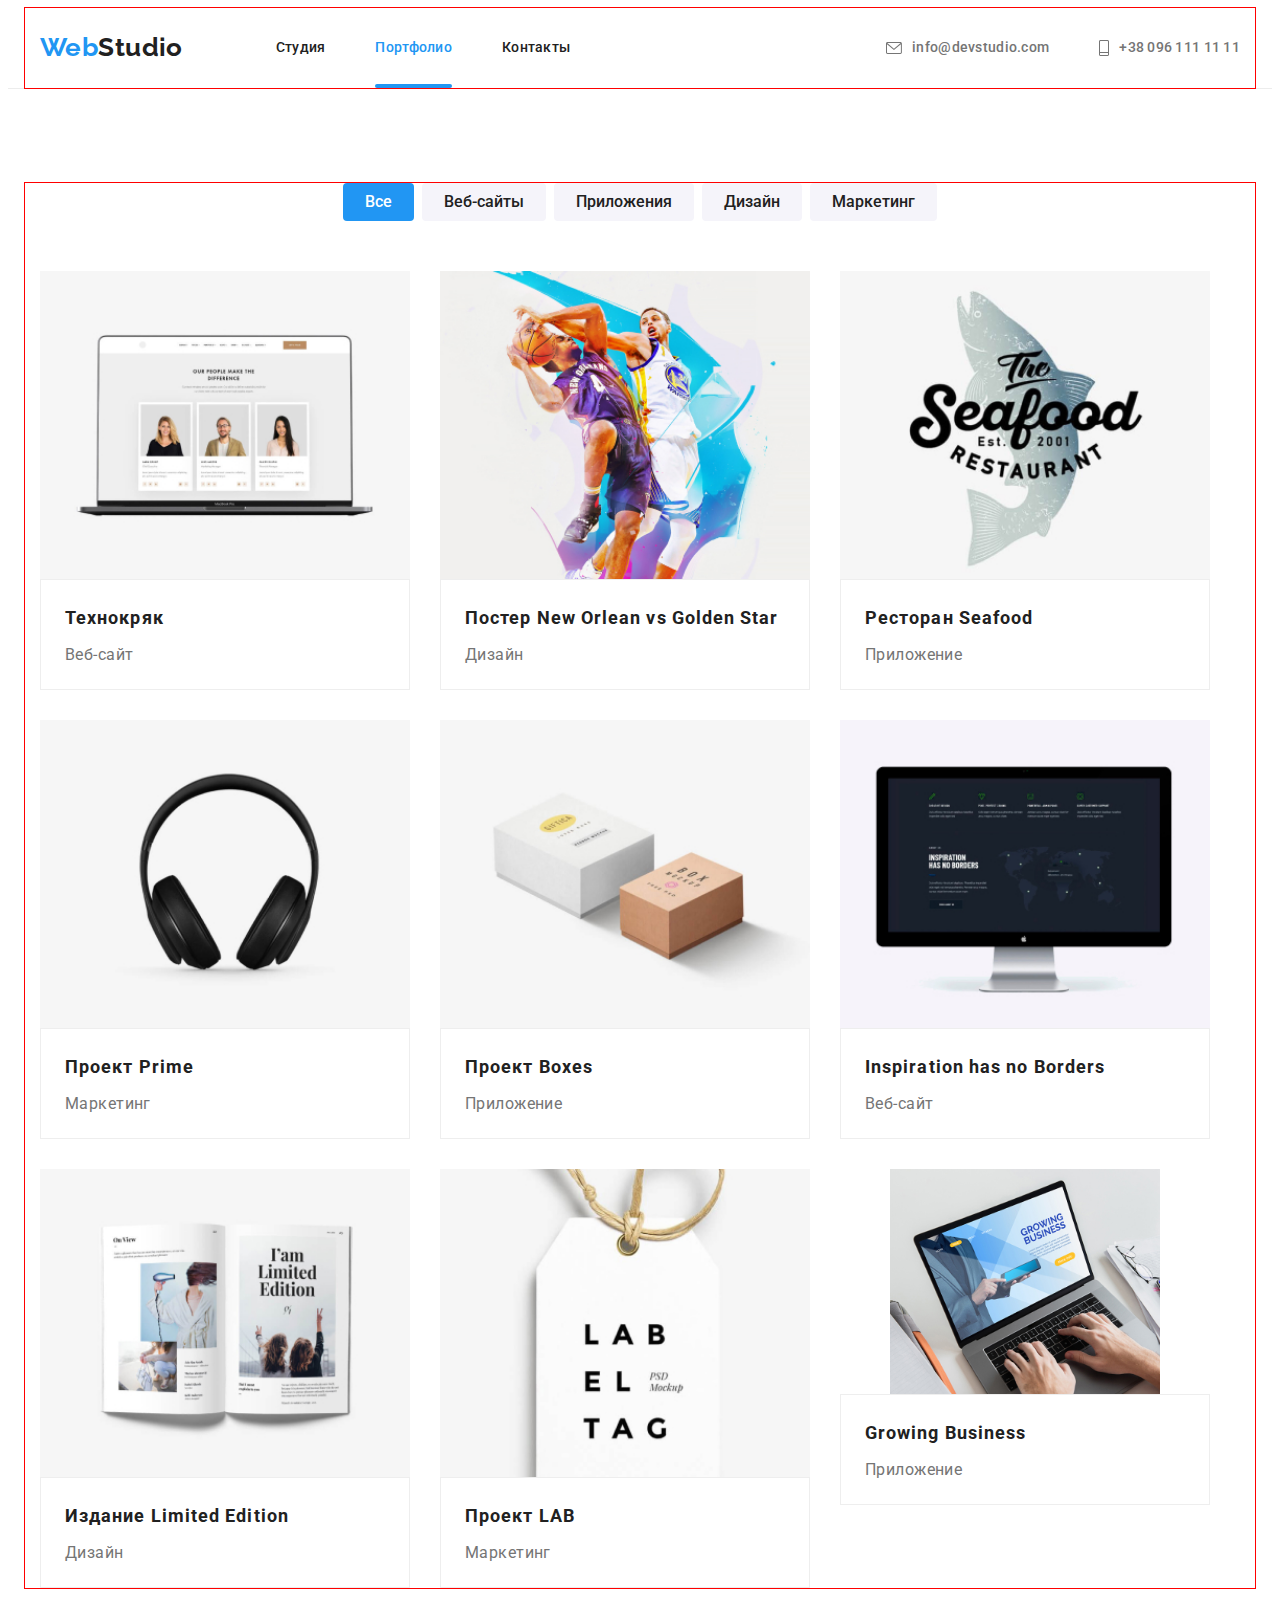
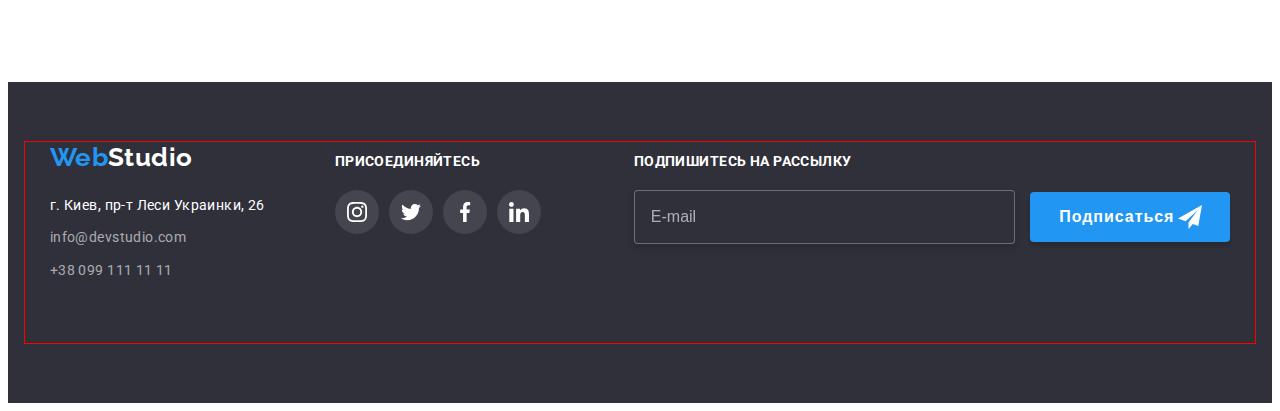
==== commit 0c45445f: "+-" ====
--- a/portfolio.html
+++ b/portfolio.html
@@ -349,7 +349,7 @@
                     sizes="(min-width:1200px) 270px, (min-width:768px) 354px, 100vw"
                     src="./images/projekt/img-9-354.jpg"
                     alt="Работа в приложении"
-                    width="450"
+                    max-width="450"
                     height="294"
                   />
                   <p class="text">
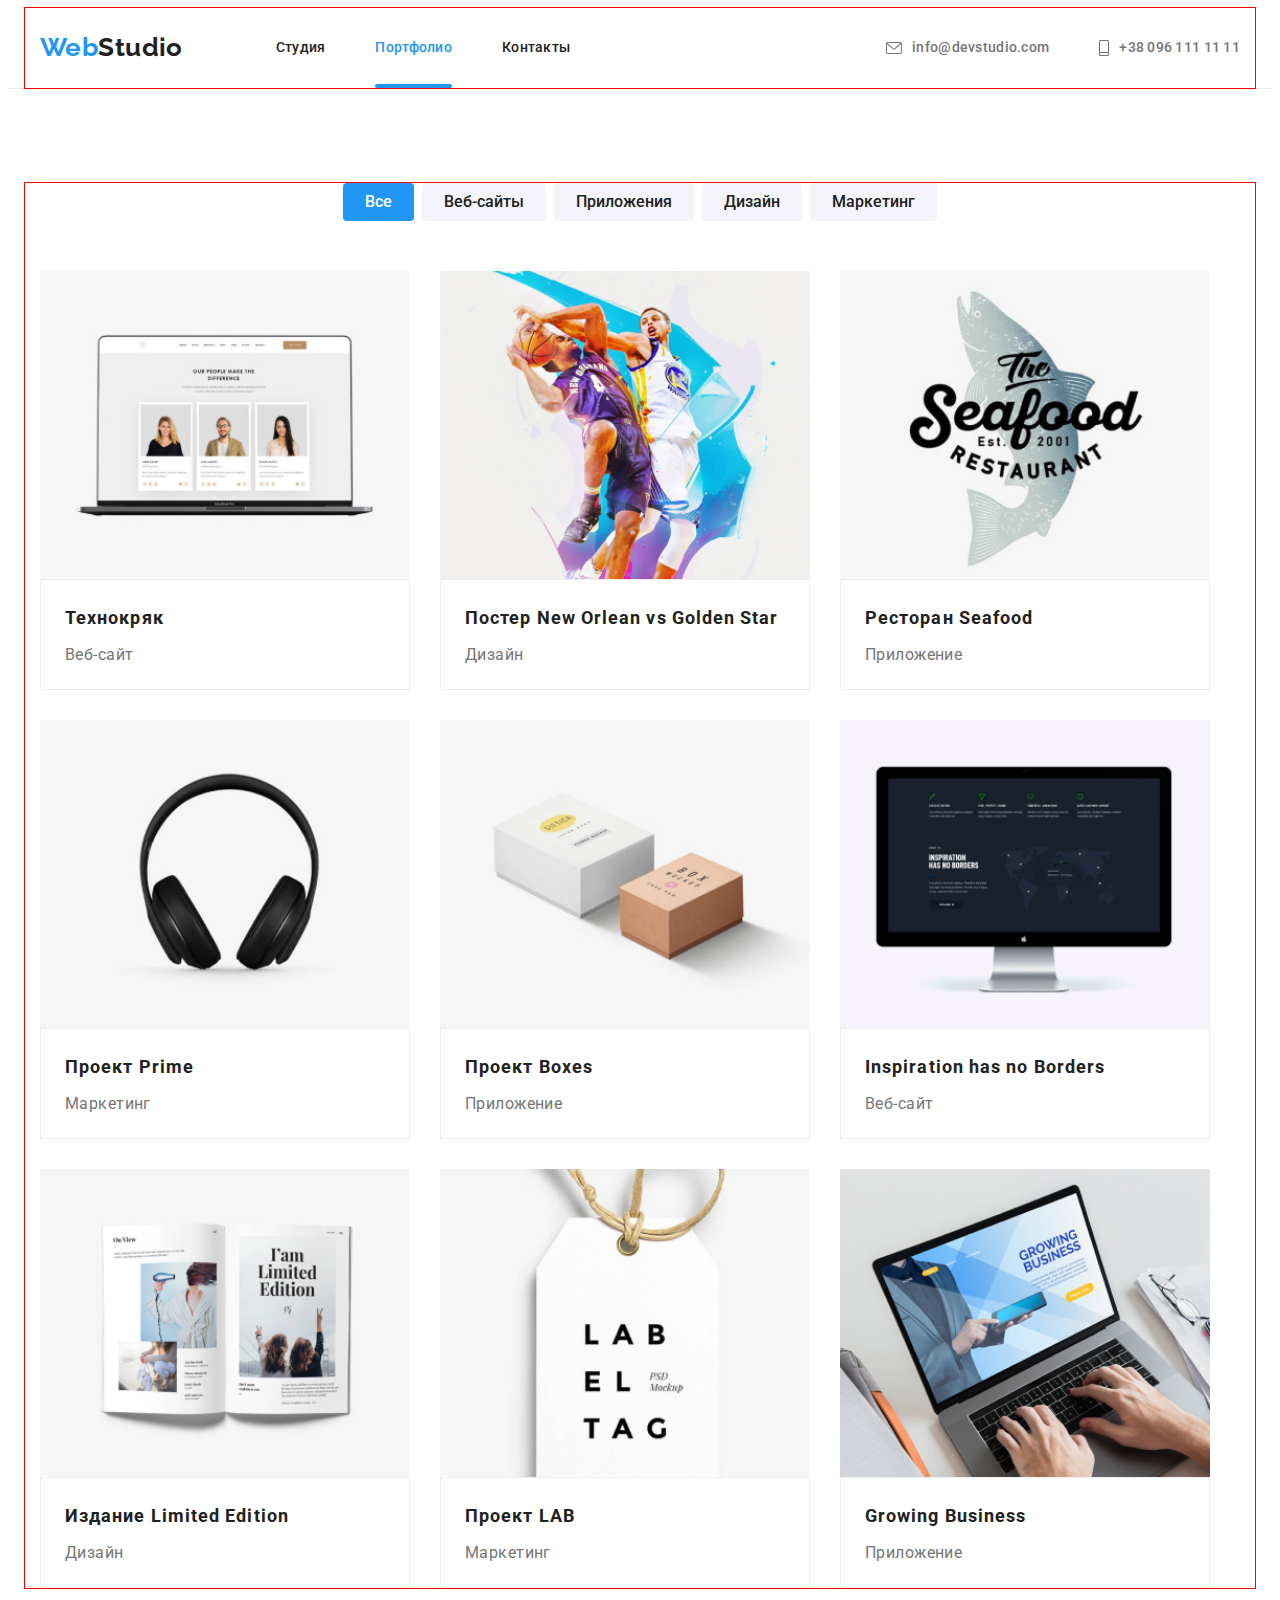
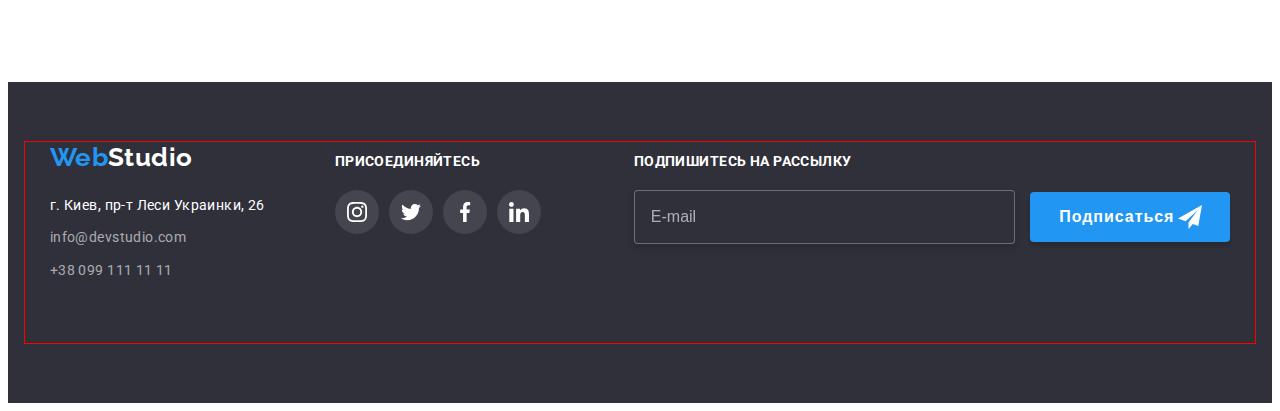
==== commit c05e1aee: "adapt img about" ====
--- a/portfolio.html
+++ b/portfolio.html
@@ -347,9 +347,9 @@
                       ./images/projekt/img-9-900.jpg 900w
                     "
                     sizes="(min-width:1200px) 270px, (min-width:768px) 354px, 100vw"
-                    src="./images/projekt/img-9-354.jpg"
+                    src="./images/projekt/img-8-354.jpg"
                     alt="Работа в приложении"
-                    max-width="450"
+                    width="450"
                     height="294"
                   />
                   <p class="text">
